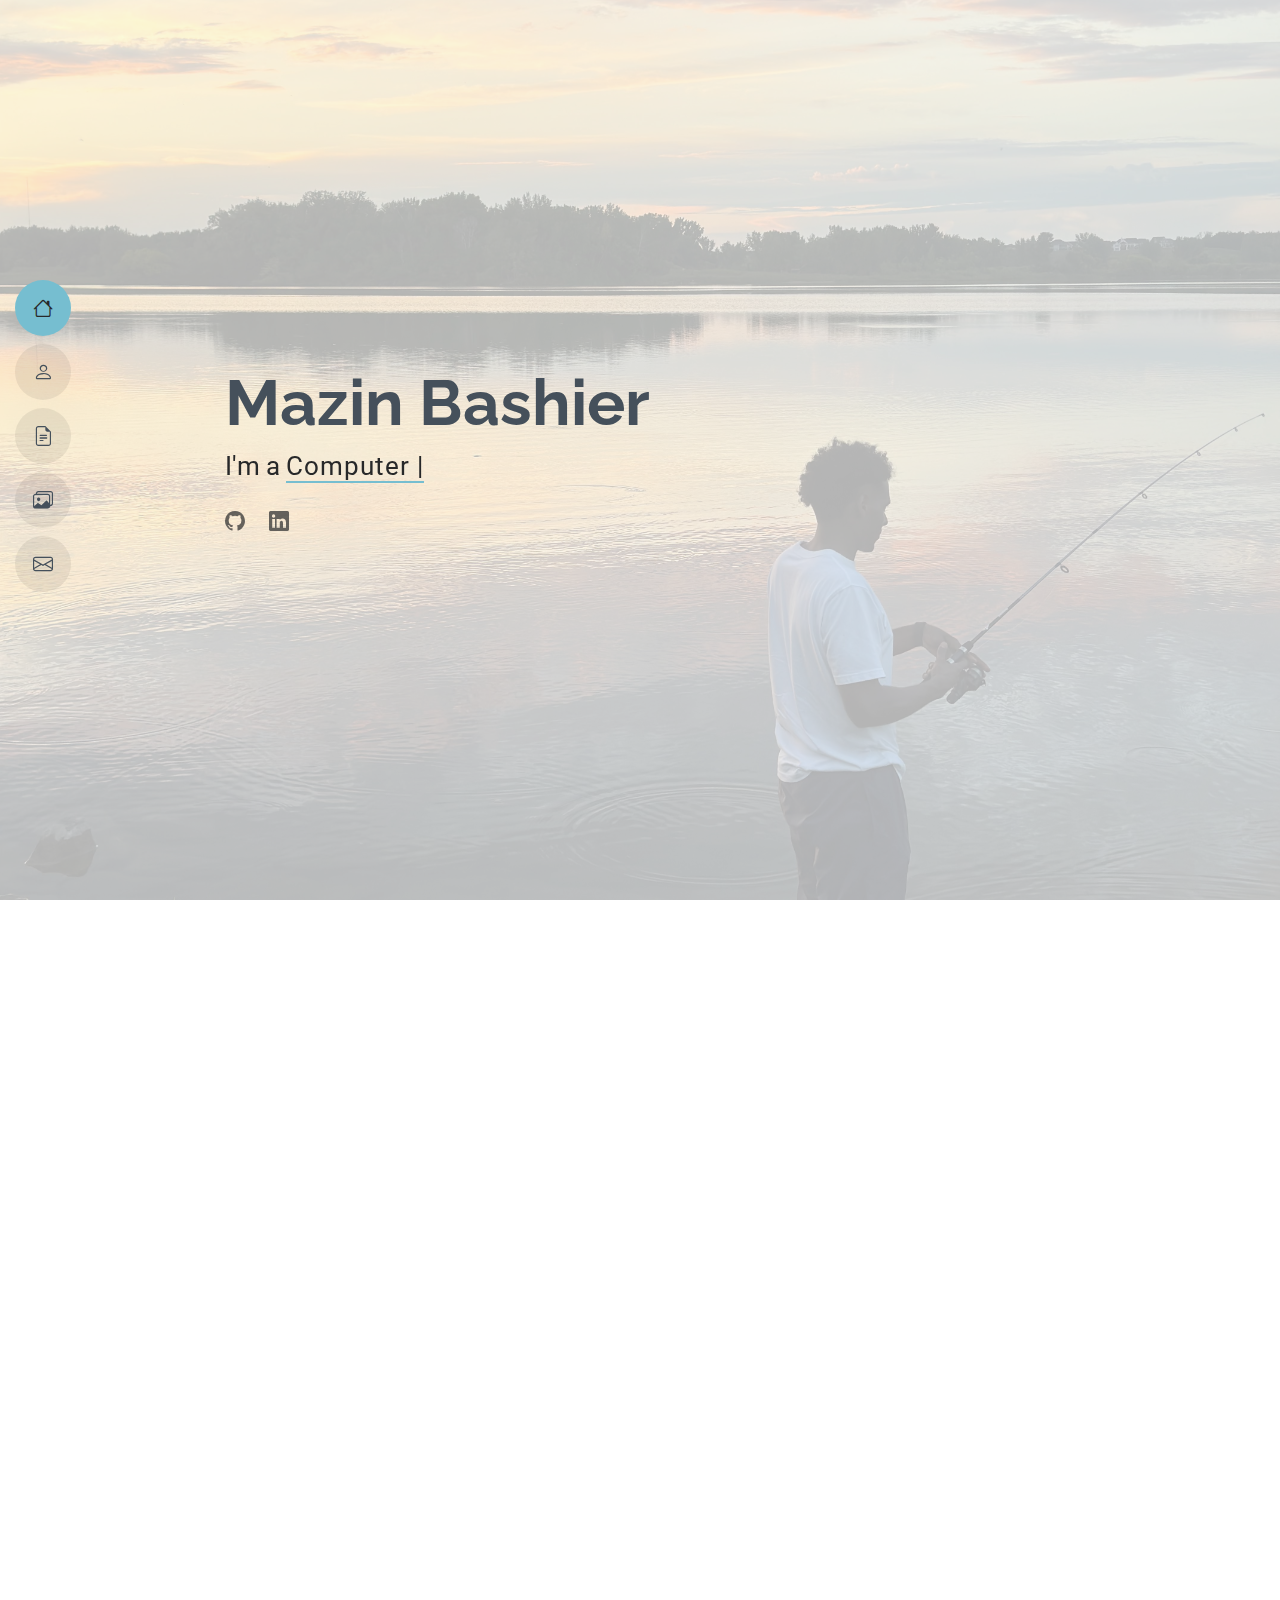
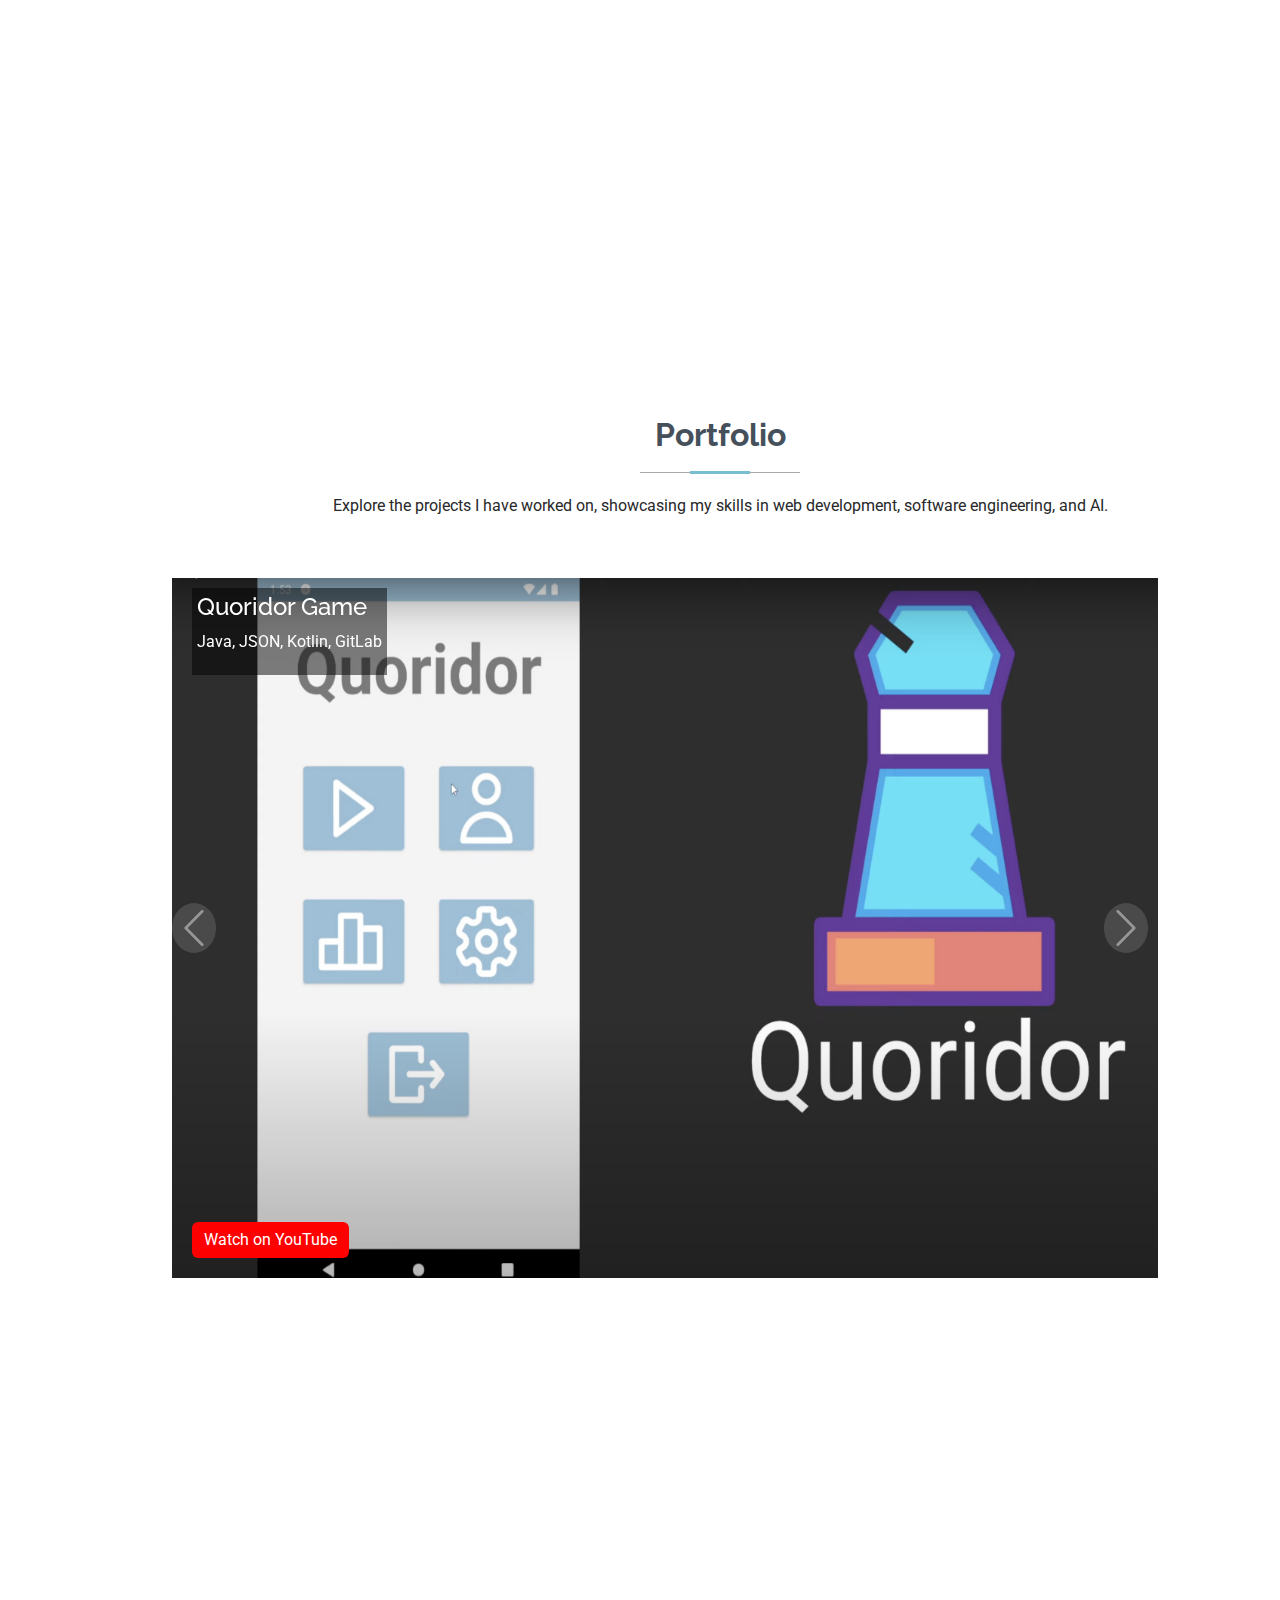
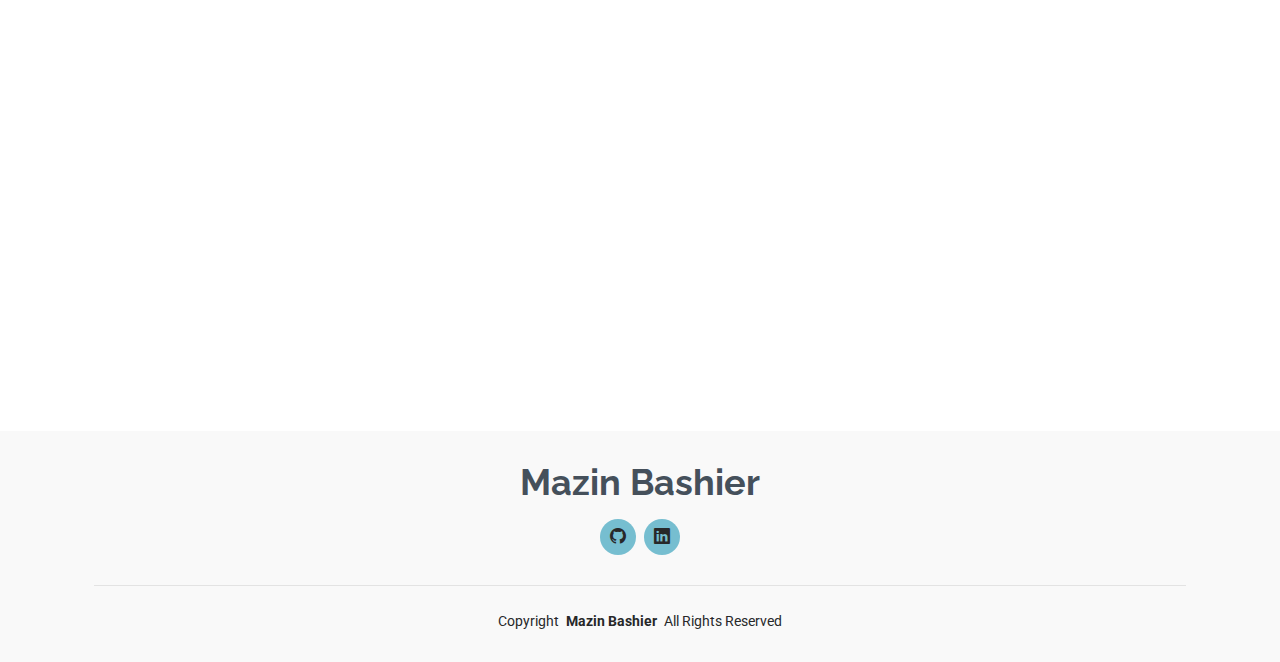
==== index.html @ 86f93325 "added all files" ====
<!DOCTYPE html>
<html lang="en">

<head>
  <meta charset="utf-8">
  <meta content="width=device-width, initial-scale=1.0" name="viewport">
  <title>Index - MyResume Bootstrap Template</title>
  <meta content="" name="description">
  <meta content="" name="keywords">

  <!-- Favicons -->
  <link href="assets/img/favicon.png" rel="icon">
  <link href="assets/img/apple-touch-icon.png" rel="apple-touch-icon">

  <!-- Fonts -->
  <link href="https://fonts.googleapis.com" rel="preconnect">
  <link href="https://fonts.gstatic.com" rel="preconnect" crossorigin>
  <link
    href="https://fonts.googleapis.com/css2?family=Roboto:ital,wght@0,100;0,300;0,400;0,500;0,700;0,900;1,100;1,300;1,400;1,500;1,700;1,900&family=Poppins:ital,wght@0,100;0,200;0,300;0,400;0,500;0,600;0,700;0,800;0,900;1,100;1,200;1,300;1,400;1,500;1,600;1,700;1,800;1,900&family=Raleway:ital,wght@0,100;0,200;0,300;0,400;0,500;0,600;0,700;0,800;0,900;1,100;1,200;1,300;1,400;1,500;1,600;1,700;1,800;1,900&display=swap"
    rel="stylesheet">

  <!-- Vendor CSS Files -->
  <link href="assets/vendor/bootstrap/css/bootstrap.min.css" rel="stylesheet">
  <link href="assets/vendor/bootstrap-icons/bootstrap-icons.css" rel="stylesheet">
  <link href="assets/vendor/aos/aos.css" rel="stylesheet">
  <link href="assets/vendor/glightbox/css/glightbox.min.css" rel="stylesheet">
  <link href="assets/vendor/swiper/swiper-bundle.min.css" rel="stylesheet">

  <!-- Main CSS File -->
  <link href="assets/css/main.css" rel="stylesheet">

  <!-- =======================================================
  * Template Name: MyResume
  * Template URL: https://bootstrapmade.com/free-html-bootstrap-template-my-resume/
  * Updated: Jun 29 2024 with Bootstrap v5.3.3
  * Author: BootstrapMade.com
  * License: https://bootstrapmade.com/license/
  ======================================================== -->
</head>

<body class="index-page">

  <header id="header" class="header d-flex flex-column justify-content-center">

    <i class="header-toggle d-xl-none bi bi-list"></i>

    <nav id="navmenu" class="navmenu">
      <ul>
        <li><a href="#hero" class="active"><i class="bi bi-house navicon"></i><span>Home</span></a></li>
        <li><a href="#about"><i class="bi bi-person navicon"></i><span>About</span></a></li>
        <li><a href="#resume"><i class="bi bi-file-earmark-text navicon"></i><span>Resume</span></a></li>
        <li><a href="#portfolio"><i class="bi bi-images navicon"></i><span>Portfolio</span></a></li>
       
        <li><a href="#contact"><i class="bi bi-envelope navicon"></i><span>Contact</span></a></li>
      </ul>
    </nav>

  </header>

  <main class="main">

    <!-- Hero Section -->
    <section id="hero" class="hero section light-background">

      <img src="assets/img/hero-bg.jpg" alt="">

      <div class="container" data-aos="zoom-out">
        <div class="row justify-content-center">
          <div class="col-lg-9">
            <h2>Mazin Bashier</h2>
            <p>I'm a <span class="typed" data-typed-items="Student, Frontend/Backend Developer, Web Developer">Computer
                Scientist</span><span class="typed-cursor typed-cursor--blink" aria-hidden="true"></span></p>
            <div class="social-links">
              <a href="https://github.com/mazinbashierrr"><i class="bi bi-github"></i></a>
              <a href="https://www.linkedin.com/in/mazinbashierrr/"><i class="bi bi-linkedin"></i></a>
            </div>
          </div>
        </div>
      </div>

    </section><!-- /Hero Section -->

    <!-- About Section -->
    <section id="about" class="about section">
    
      <!-- Section Title -->
      <div class="container section-title" data-aos="fade-up">
        <h2>About</h2>
        <p>I’m a passionate Computer Science student, minoring in Data Science, with a strong interest in programming and
          developing cutting-edge technology.</p>
      </div><!-- End Section Title -->
    
      <div class="container" data-aos="fade-up" data-aos-delay="100">
    
        <div class="row gy-4 justify-content-center">
          <div class="col-lg-8">
            <h2>Aspiring Web & AI Developer</h2>
            <p class="fst-italic py-3">
              I have experience in both frontend and backend development and am currently honing my skills in full-stack
              development, artificial intelligence, and web technologies. I am always eager to learn and apply my knowledge
              to real-world projects.
            </p>
            <div class="row">
              <div class="col-lg-6">
                <ul>
                  
                  <li><i class="bi bi-chevron-right"></i> <strong>Email:</strong> <span>mazin@iastate.edu</span>
                  </li>
                  <li><i class="bi bi-chevron-right"></i> <strong>Phone:</strong> <span>+1 515-715-7995</span></li>
                </ul>
              </div>
              <div class="col-lg-6">
                <ul>
                  <li><i class="bi bi-chevron-right"></i> <strong>Degree:</strong> <span>Computer Science (Minor in Data
                      Science)</span></li>
                  <li><i class="bi bi-chevron-right"></i> <strong>City:</strong> <span>Ames, Iowa, USA</span></li>
                  
                </ul>
              </div>
            </div>
            <p class="py-3">
              My goal is to continue expanding my expertise in full-stack development, AI, and web technologies, while
              contributing to innovative and impactful projects.
            </p>
          </div>
        </div>
    
      </div>
  

  <!-- Skills Section -->
  <section id="skills" class="skills section">
  
    <!-- Section Title -->
    <div class="container section-title" data-aos="fade-up">
      <h2>Skills</h2>
      <p>Technical expertise in various programming languages, frameworks, and tools for software development and data
        science.</p>
    </div><!-- End Section Title -->
  
    <div class="container" data-aos="fade-up" data-aos-delay="100">
  
      <div class="row skills-content skills-animation">
  
        <div class="col-lg-6">
  
          <div class="progress">
            <span class="skill"><span>Java</span> <i class="val">90%</i></span>
            <div class="progress-bar-wrap">
              <div class="progress-bar" role="progressbar" aria-valuenow="95" aria-valuemin="0" aria-valuemax="100"></div>
            </div>
          </div><!-- End Skills Item -->
  
          <div class="progress">
            <span class="skill"><span>Python</span> <i class="val">70%</i></span>
            <div class="progress-bar-wrap">
              <div class="progress-bar" role="progressbar" aria-valuenow="70" aria-valuemin="0" aria-valuemax="100"></div>
            </div>
          </div><!-- End Skills Item -->
  
          <div class="progress">
            <span class="skill"><span>C</span> <i class="val">15%</i></span>
            <div class="progress-bar-wrap">
              <div class="progress-bar" role="progressbar" aria-valuenow="15" aria-valuemin="0" aria-valuemax="100"></div>
            </div>
          </div><!-- End Skills Item -->
  
          <div class="progress">
            <span class="skill"><span>C++</span> <i class="val">15%</i></span>
            <div class="progress-bar-wrap">
              <div class="progress-bar" role="progressbar" aria-valuenow="15" aria-valuemin="0" aria-valuemax="100"></div>
            </div>
          </div><!-- End Skills Item -->
  
          <div class="progress">
            <span class="skill"><span>JavaScript</span> <i class="val">90%</i></span>
            <div class="progress-bar-wrap">
              <div class="progress-bar" role="progressbar" aria-valuenow="90" aria-valuemin="0" aria-valuemax="100"></div>
            </div>
          </div><!-- End Skills Item -->
  
        </div>
  
        <div class="col-lg-6">
  
          <div class="progress">
            <span class="skill"><span>HTML/CSS</span> <i class="val">100%</i></span>
            <div class="progress-bar-wrap">
              <div class="progress-bar" role="progressbar" aria-valuenow="100" aria-valuemin="0" aria-valuemax="100"></div>
            </div>
          </div><!-- End Skills Item -->
  
          <div class="progress">
            <span class="skill"><span>R</span> <i class="val">80%</i></span>
            <div class="progress-bar-wrap">
              <div class="progress-bar" role="progressbar" aria-valuenow="80" aria-valuemin="0" aria-valuemax="100"></div>
            </div>
          </div><!-- End Skills Item -->
  
          <div class="progress">
            <span class="skill"><span>React</span> <i class="val">95%</i></span>
            <div class="progress-bar-wrap">
              <div class="progress-bar" role="progressbar" aria-valuenow="95" aria-valuemin="0" aria-valuemax="100"></div>
            </div>
          </div><!-- End Skills Item -->
  
          <div class="progress">
            <span class="skill"><span>Node.js</span> <i class="val">90%</i></span>
            <div class="progress-bar-wrap">
              <div class="progress-bar" role="progressbar" aria-valuenow="90" aria-valuemin="0" aria-valuemax="100"></div>
            </div>
          </div><!-- End Skills Item -->
          <div class="progress">
            <span class="skill"><span>Git</span> <i class="val">90%</i></span>
            <div class="progress-bar-wrap">
              <div class="progress-bar" role="progressbar" aria-valuenow="90" aria-valuemin="0" aria-valuemax="100"></div>
            </div>
          </div><!-- End Skills Item -->
  
        </div>
  
      </div>
  
    </div>
  
  </section><!-- /Skills Section -->


  <!-- Resume Section -->
  <section id="resume" class="resume section">
  
    <!-- Section Title -->
    <div class="container section-title" data-aos="fade-up">
      <h2>Resume</h2>
      <p>Focused on programming, data science, and web development with hands-on experience in frontend/backend
        development and AI-powered solutions.</p>
    </div><!-- End Section Title -->
  
    <div class="container">
  
      <div class="row">
  
        <div class="col-lg-6" data-aos="fade-up" data-aos-delay="100">
          <h3 class="resume-title">Summary</h3>
  
          <div class="resume-item pb-0">
            <h4>Mazin Bashier</h4>
            <p><em>A dedicated Computer Science student with a minor in Data Science, passionate about programming and
                developing web and AI applications. Skilled in full stack, frontend, backend, and AI development with
                experience in building scalable software solutions.</em></p>
            <ul>
              <li>Ames, Iowa, USA</li>
              <li>+1 515 715 7995</li>
              <li>mazin@iastate.edu</li>
            </ul>
          </div><!-- End Resume Item -->
  
          <h3 class="resume-title">Education</h3>
          <div class="resume-item">
            <h4>Bachelor of Arts in Computer Science, Minor in Data Science</h4>
            <h5>Aug 2020 - May 2025</h5>
            <p><em>Iowa State University, Ames, IA</em></p>
          </div><!-- End Resume Item -->
  
        </div>
  
        <div class="col-lg-6" data-aos="fade-up" data-aos-delay="200">
          <h3 class="resume-title">Professional Experience</h3>
          <div class="resume-item">
            <h4>Web Developer</h4>
            <h5>May 2023 - Aug 2023</h5>
            <p><em>BMJ Industries FZ-LLC, Dubai, United Arab Emirates</em></p>
            <ul>
              <li>Collaborated with a mentor to design and develop the frontend of a property website.</li>
              <li>Adapted to new technologies, ensuring successful project completion.</li>
              <li>Enhanced website usability with intuitive UI/UX, improving user engagement and property listing
                visibility.</li>
            </ul>
          </div><!-- End Resume Item -->
  
          <h3 class="resume-title">Projects</h3>
          <div class="resume-item">
            <h4>Quoridor Game | Java, JSON, Kotlin, GitLab</h4>
            <h5>May 2023</h5>
            <ul>
              <li>Developed the frontend of a mobile puzzle game in a four-member team, enhancing user interaction and
                visual appeal.</li>
              <li>Led the team in evaluations, securing 3rd place in functionality, design, and collaboration.</li>
            </ul>
          </div><!-- End Resume Item -->
  
          <div class="resume-item">
            <h4>AI Pantry Tracker | Next.js, React, Firebase, GCP, Vercel, OpenAI, CI/CD</h4>
            <h5>Aug 2024</h5>
            <ul>
              <li>Developed a pantry management app optimizing user interaction and inventory tracking using AI-driven
                insights.</li>
              <li>Implemented CI/CD for automated deployment and testing.</li>
            </ul>
          </div><!-- End Resume Item -->
  
          <div class="resume-item">
            <h4>AI Customer Support | Next.js, React, OpenAI</h4>
            <h5>Aug 2024</h5>
            <ul>
              <li>Developed an AI-powered chatbot to improve customer support by providing instant, accurate responses.
              </li>
            </ul>
          </div><!-- End Resume Item -->
  
          <div class="resume-item">
            <h4>2022 World Cup Prediction | Python, Pandas</h4>
            <h5>April 2022</h5>
            <ul>
              <li>Used machine learning algorithms to accurately predict France’s advancement to the finals.</li>
              <li>Applied advanced data science techniques to analyze teams’ historical performance metrics.</li>
            </ul>
          </div><!-- End Resume Item -->
  
        </div>
  
      </div>
  
    </div>
  
  </section><!-- /Resume Section -->


<!-- Portfolio Section -->
<section id="portfolio" class="portfolio section">

  <!-- Section Title -->
  <div class="container section-title">
    <h2>Portfolio</h2>
    <p>Explore the projects I have worked on, showcasing my skills in web development, software engineering, and AI.</p>
  </div><!-- End Section Title -->

  <div class="container">

    <!-- Carousel -->
    <div id="portfolioCarousel" class="carousel slide" data-bs-ride="carousel">

      <!-- Carousel Inner -->
      <div class="carousel-inner">

        <!-- Quoridor Game -->
        <div class="carousel-item active">
          <div class="portfolio-item" style="position: relative; height: 700px; width: 90%;">
            <div class="portfolio-title"
              style="position: absolute; top: 10px; left: 20px; z-index: 10; background-color: rgba(0, 0, 0, 0.5); color: #fff; padding: 5px;">
              <h4 style="color: white;">Quoridor Game</h4>
              <p>Java, JSON, Kotlin, GitLab</p>
            </div>
            <img src="assets/img/portfolio/quoridor-game.jpg" class="d-block w-100" style="height: 100%;"
              alt="Quoridor Game">
              <div class="portfolio-caption" style="position: absolute; bottom: 20px; left: 20px; z-index: 10;">
                <a href="https://www.youtube.com/watch?v=6bibwYKtI9g" target="_blank" class="btn btn-primary"
                  style="background-color: #ff0000; border: none;">Watch on YouTube</a>
              </div>
          </div>
        </div><!-- End Carousel Item -->

        <!-- AI Pantry Tracker -->
        <div class="carousel-item">
          <div class="portfolio-item" style="position: relative; height: 700px; width: 90%;">
            <div class="portfolio-title"
              style="position: absolute; top: 10px; left: 20px; z-index: 10; background-color: rgba(0, 0, 0, 0.5); color: #fff; padding: 5px;">
              <h4 style="color: white;">AI Pantry Tracker</h4>
              <p>Next.js, React, Firebase, GCP, Vercel, OpenAI, CI/CD</p>
            </div>
            <img src="assets/img/portfolio/ai-pantry.jpg" class="d-block w-100" style="height: 100%;"
              alt="AI Pantry Tracker">
          </div>
        </div><!-- End Carousel Item -->

        <!-- AI Chat Support -->
        <div class="carousel-item">
          <div class="portfolio-item" style="position: relative; height: 700px; width: 90%;">
            <div class="portfolio-title"
              style="position: absolute; top: 10px; left: 20px; z-index: 10; background-color: rgba(0, 0, 0, 0.5); color: #fff; padding: 5px;">
              <h4 style="color: white;">AI Customer Support</h4>
              <p>Next.js, React, OpenAI</p>
            </div>
            <img src="assets/img/portfolio/ai-chat.jpg" class="d-block w-100" style="height: 100%;"
              alt="AI Customer Support">
          </div>
        </div><!-- End Carousel Item -->

        <!-- Business Reviewer (No Image) -->
        <div class="carousel-item">
          <div class="portfolio-item" style="position: relative; height: 700px; width: 90%; background-color: #f8f9fa;">
            <div class="portfolio-title"
              style="position: absolute; top: 10px; left: 20px; z-index: 10; background-color: rgba(0, 0, 0, 0.5); color: #fff; padding: 5px;">
              <h4 style="color: white;">Business Reviewer</h4>
              <p>React, HTML, CSS, JavaScript, MongoDB</p>
            </div>
            <div class="d-flex align-items-center justify-content-center" style="height: 100%;">
              <p>No Image Available</p>
            </div>
          </div>
        </div><!-- End Carousel Item -->

        <!-- Profit Utilization (No Image) -->
        <div class="carousel-item">
          <div class="portfolio-item" style="position: relative; height: 700px; width: 90%; background-color: #f8f9fa;">
            <div class="portfolio-title"
              style="position: absolute; top: 10px; left: 20px; z-index: 10; background-color: rgba(0, 0, 0, 0.5); color: #fff; padding: 5px;">
              <h4 style="color: white;">Profit Utilization for Internet Service</h4>
              <p>Java, JUnit</p>
            </div>
            <div class="d-flex align-items-center justify-content-center" style="height: 100%;">
              <p>No Image Available</p>
            </div>
          </div>
        </div><!-- End Carousel Item -->

        <!-- 2022 World Cup Prediction (No Image) -->
        <div class="carousel-item">
          <div class="portfolio-item"
            style="position: relative; height: 700px; width: 90%; background-color: white;">
            <div class="portfolio-title"
              style="position: absolute; top: 10px; left: 20px; z-index: 10; background-color: rgba(0, 0, 0, 0.5); color: #fff; padding: 5px;">
              <h4 style="color: white;">2022 World Cup Prediction</h4>
              <p>Python, Pandas</p>
            </div>
            <div class="d-flex align-items-center justify-content-center" style="height: 100%;">
              <p>No Image Available</p>
            </div>
          </div>
        </div><!-- End Carousel Item -->

      </div><!-- End Carousel Inner -->

      <!-- Carousel Controls -->
  <button class="carousel-control-prev" type="button" data-bs-target="#portfolioCarousel" data-bs-slide="prev"
    style="color: gray; font-size: 30px;">
    <span class="carousel-control-prev-icon" aria-hidden="true"
      style="width: 50px; height: 50px; background-color: rgba(128, 128, 128, 0.7); border-radius: 50%; margin-right: 120px;"></span>
    <span class="visually-hidden">Previous</span>
  </button>
  <button class="carousel-control-next" type="button" data-bs-target="#portfolioCarousel" data-bs-slide="next"
    style="color: gray; font-size: 30px;">
    <span class="carousel-control-next-icon" aria-hidden="true"
      style="width: 50px; height: 50px; background-color: rgba(128, 128, 128, 0.7); border-radius: 50%;margin-right: 120px;"></span>
    <span class="visually-hidden">Next</span>
  </button>
    </div><!-- End Carousel -->

  </div>

</section><!-- /Portfolio Section -->




  <!-- Contact Section -->
  <section id="contact" class="contact section">
  
    <!-- Section Title -->
    <div class="container section-title" data-aos="fade-up">
      <h2>Contact</h2>
      <p>Feel free to reach out to me for any inquiries or collaboration opportunities.</p>
    </div><!-- End Section Title -->
  
    <div class="container" data-aos="fade" data-aos-delay="100">
  
      <div class="row gy-4">
  
        <div class="col-lg-4">
          <div class="info-item d-flex" data-aos="fade-up" data-aos-delay="200">
            <i class="bi bi-geo-alt flex-shrink-0"></i>
            <div>
              <h3>Address</h3>
              <p>2320 Lincoln Way, Ames, Iowa 50014</p>
            </div>
          </div><!-- End Info Item -->
  
          <div class="info-item d-flex" data-aos="fade-up" data-aos-delay="300">
            <i class="bi bi-telephone flex-shrink-0"></i>
            <div>
              <h3>Call Me</h3>
              <p>+1 515-715-7995</p>
            </div>
          </div><!-- End Info Item -->
  
          <div class="info-item d-flex" data-aos="fade-up" data-aos-delay="400">
            <i class="bi bi-envelope flex-shrink-0"></i>
            <div>
              <h3>Email Me</h3>
              <p>mazin@iastate.edu</p>
            </div>
          </div><!-- End Info Item -->
  
        </div>
  
        <div class="col-lg-8">
          <form action="forms/contact.php" method="post" class="php-email-form" data-aos="fade-up" data-aos-delay="200">
            <div class="row gy-4">
  
              <div class="col-md-6">
                <input type="text" name="name" class="form-control" placeholder="Your Name" required="">
              </div>
  
              <div class="col-md-6 ">
                <input type="email" class="form-control" name="email" placeholder="Your Email" required="">
              </div>
  
              <div class="col-md-12">
                <input type="text" class="form-control" name="subject" placeholder="Subject" required="">
              </div>
  
              <div class="col-md-12">
                <textarea class="form-control" name="message" rows="6" placeholder="Message" required=""></textarea>
              </div>
  
              <div class="col-md-12 text-center">
                <div class="loading">Loading</div>
                <div class="error-message"></div>
                <div class="sent-message">Your message has been sent. Thank you!</div>
  
                <button type="submit">Send Message</button>
              </div>
  
            </div>
          </form>
        </div><!-- End Contact Form -->
  
      </div>
  
    </div>
  
  </section><!-- /Contact Section -->


  </main>

  <footer id="footer" class="footer position-relative light-background">
    <div class="container">
      <h3 class="sitename">Mazin Bashier</h3>
      <div class="social-links d-flex justify-content-center">
      <a href="https://github.com/mazinbashierrr"><i class="bi bi-github"></i></a>
      <a href="https://www.linkedin.com/in/mazinbashierrr/"><i class="bi bi-linkedin"></i></a>
      </div>
      <div class="container">
        <div class="copyright">
          <span>Copyright</span> <strong class="px-1 sitename">Mazin Bashier</strong> <span>All Rights Reserved</span>
        </div>
      </div>
    </div>
  </footer>

  <!-- Scroll Top -->
  <a href="#" id="scroll-top" class="scroll-top d-flex align-items-center justify-content-center"><i
      class="bi bi-arrow-up-short"></i></a>

  <!-- Preloader -->
  <div id="preloader"></div>

  <!-- Vendor JS Files -->
  <script src="assets/vendor/bootstrap/js/bootstrap.bundle.min.js"></script>
  <script src="assets/vendor/php-email-form/validate.js"></script>
  <script src="assets/vendor/aos/aos.js"></script>
  <script src="assets/vendor/typed.js/typed.umd.js"></script>
  <script src="assets/vendor/purecounter/purecounter_vanilla.js"></script>
  <script src="assets/vendor/waypoints/noframework.waypoints.js"></script>
  <script src="assets/vendor/glightbox/js/glightbox.min.js"></script>
  <script src="assets/vendor/imagesloaded/imagesloaded.pkgd.min.js"></script>
  <script src="assets/vendor/isotope-layout/isotope.pkgd.min.js"></script>
  <script src="assets/vendor/swiper/swiper-bundle.min.js"></script>

  <!-- Main JS File -->
  <script src="assets/js/main.js"></script>

</body>

</html>
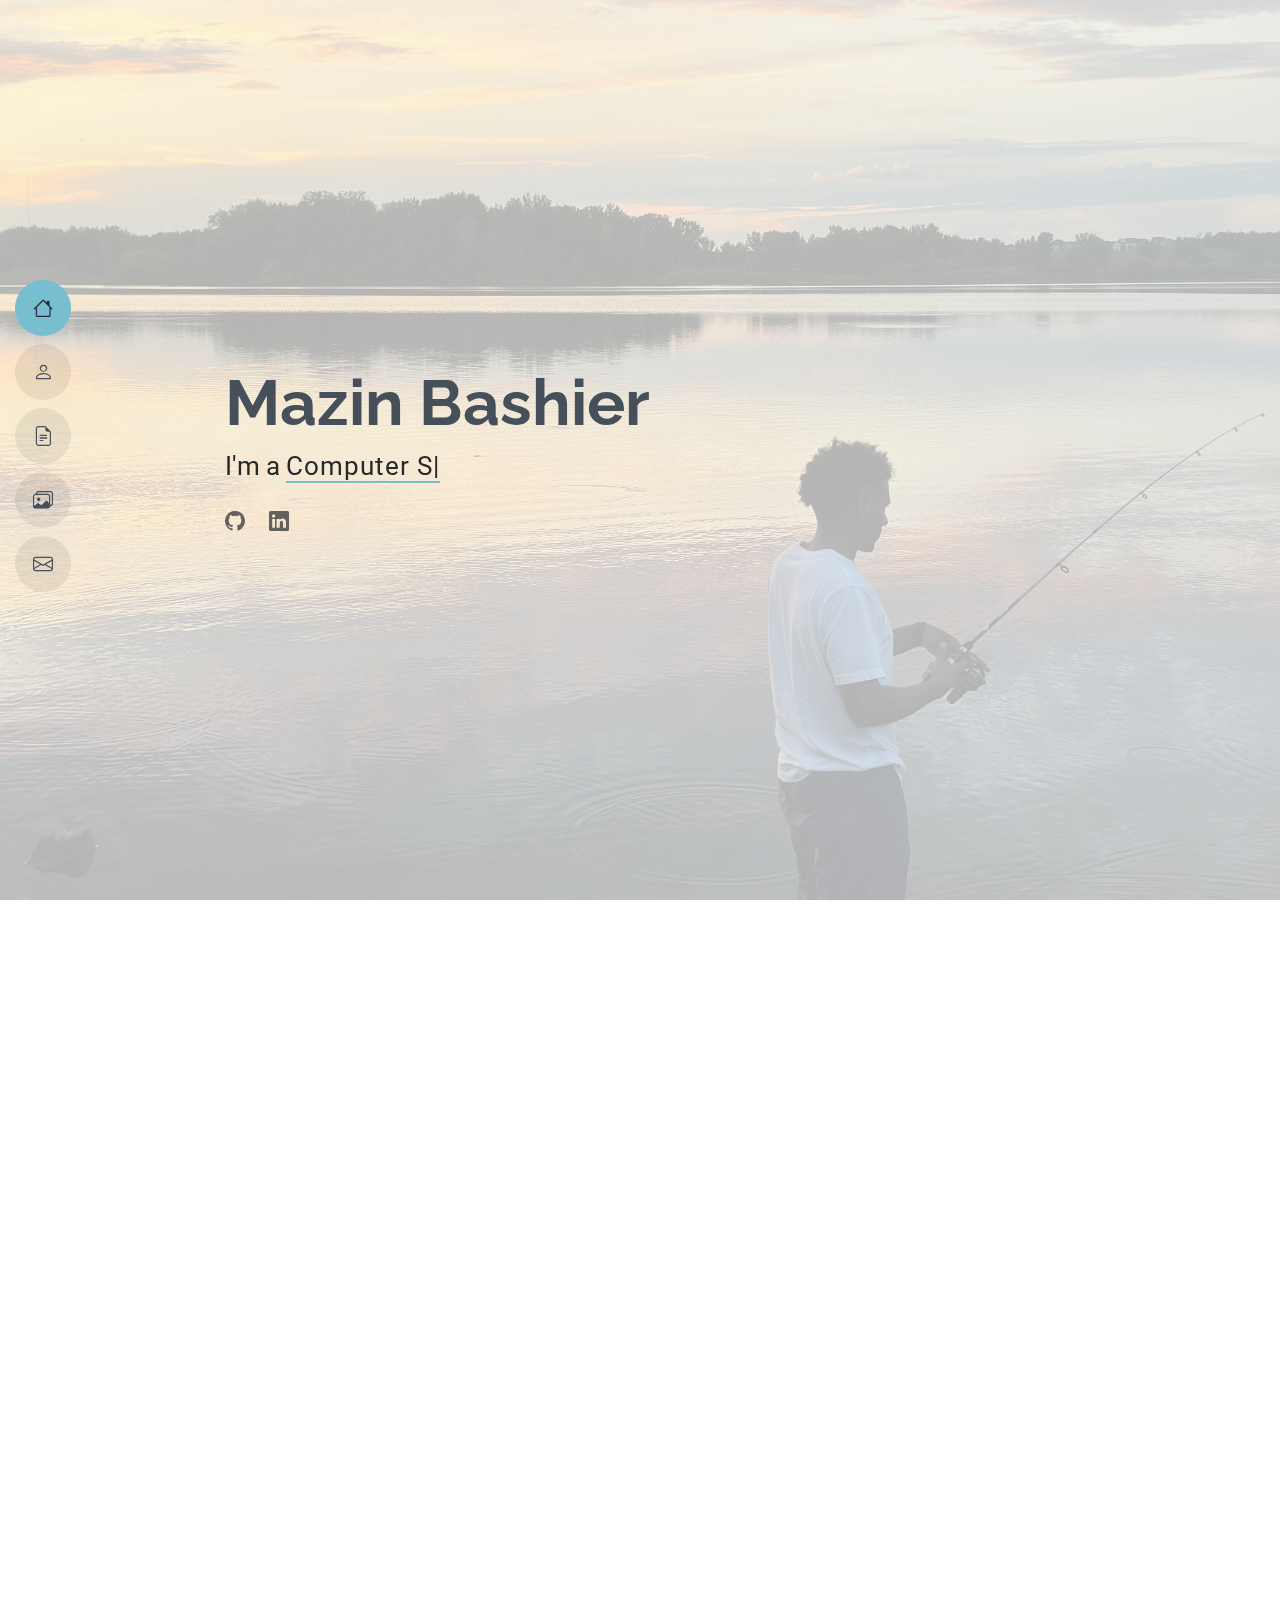
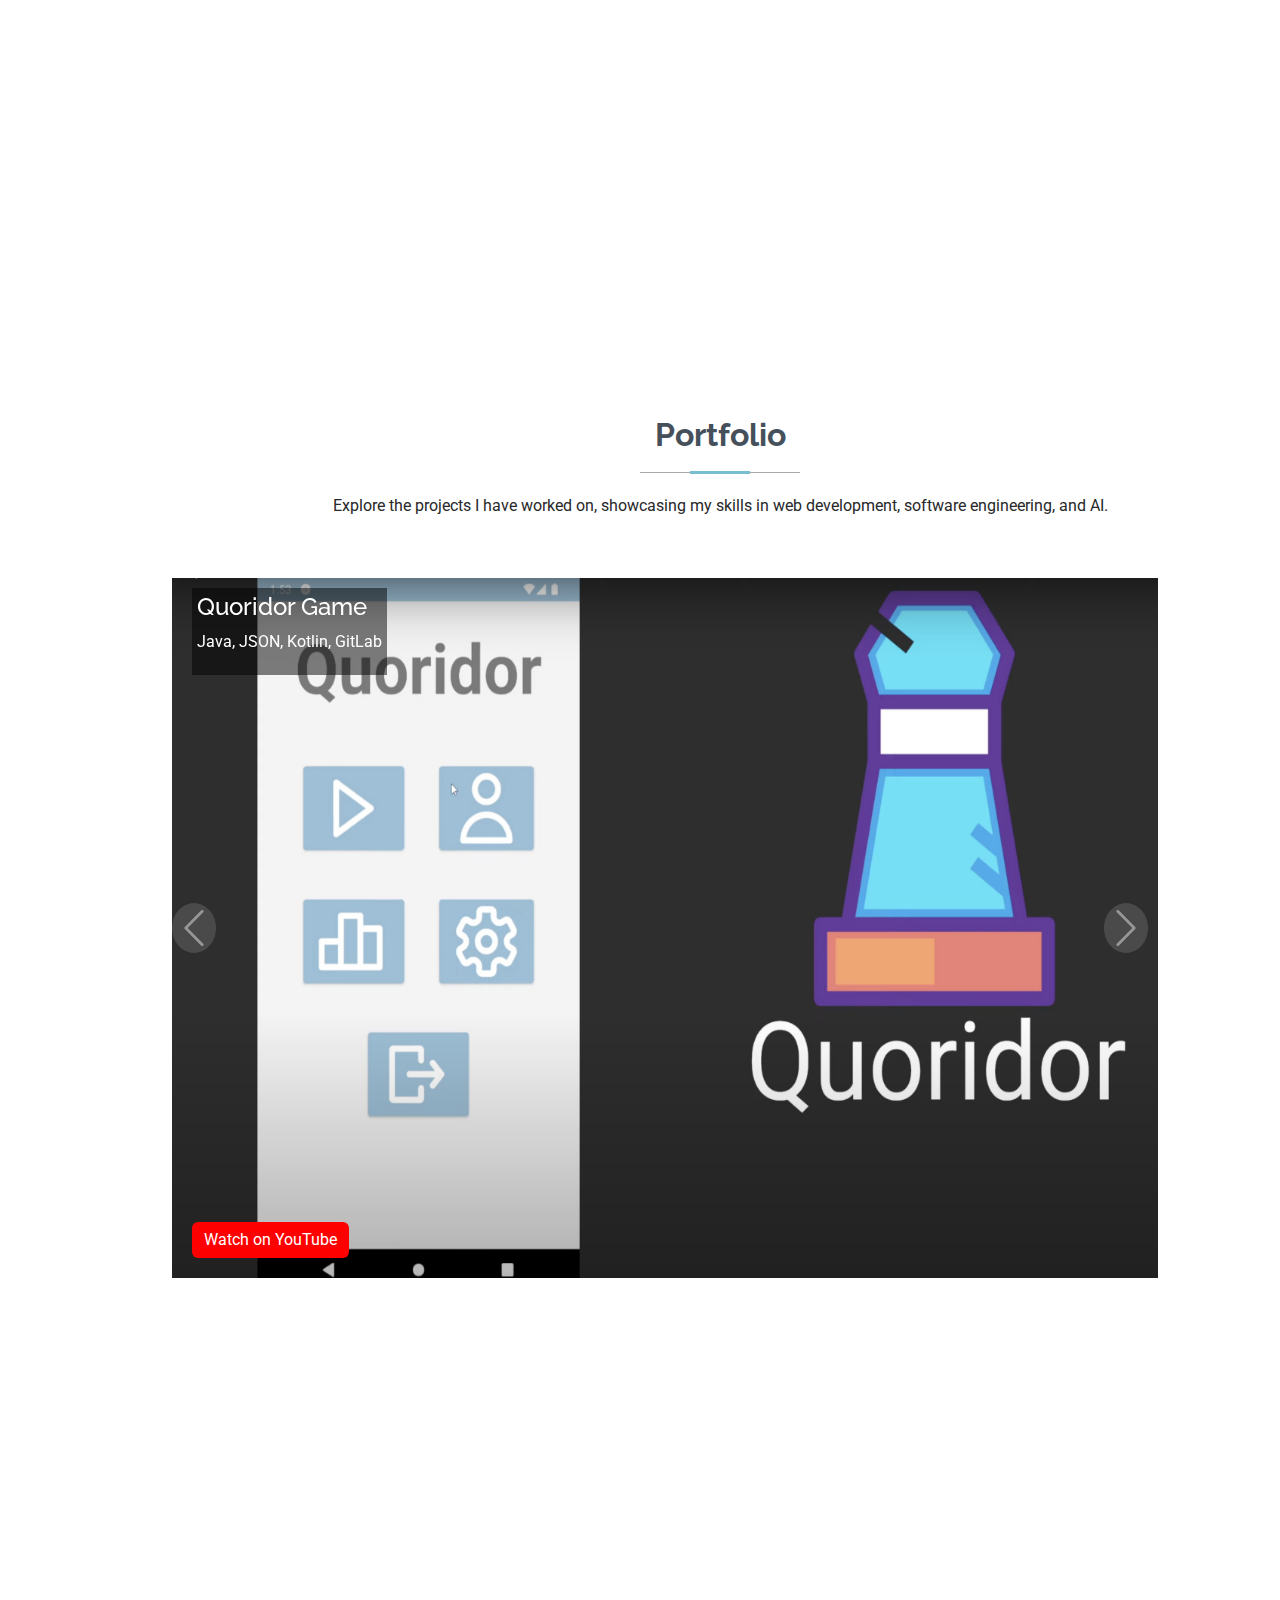
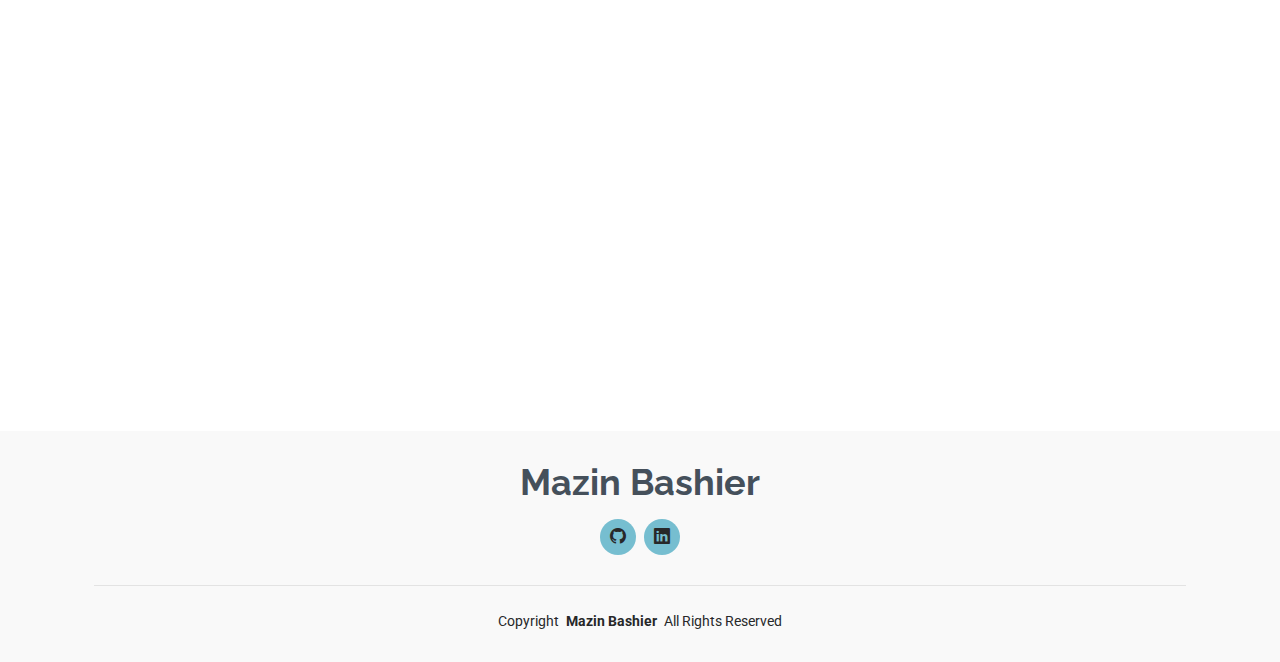
==== commit fc2decb6: "new" ====
--- a/index.html
+++ b/index.html
@@ -4,13 +4,11 @@
 <head>
   <meta charset="utf-8">
   <meta content="width=device-width, initial-scale=1.0" name="viewport">
-  <title>Index - MyResume Bootstrap Template</title>
+  <title>Index - MyResume</title>
   <meta content="" name="description">
   <meta content="" name="keywords">
 
-  <!-- Favicons -->
-  <link href="assets/img/favicon.png" rel="icon">
-  <link href="assets/img/apple-touch-icon.png" rel="apple-touch-icon">
+
 
   <!-- Fonts -->
   <link href="https://fonts.googleapis.com" rel="preconnect">
@@ -29,13 +27,7 @@
   <!-- Main CSS File -->
   <link href="assets/css/main.css" rel="stylesheet">
 
-  <!-- =======================================================
-  * Template Name: MyResume
-  * Template URL: https://bootstrapmade.com/free-html-bootstrap-template-my-resume/
-  * Updated: Jun 29 2024 with Bootstrap v5.3.3
-  * Author: BootstrapMade.com
-  * License: https://bootstrapmade.com/license/
-  ======================================================== -->
+
 </head>
 
 <body class="index-page">
@@ -50,7 +42,7 @@
         <li><a href="#about"><i class="bi bi-person navicon"></i><span>About</span></a></li>
         <li><a href="#resume"><i class="bi bi-file-earmark-text navicon"></i><span>Resume</span></a></li>
         <li><a href="#portfolio"><i class="bi bi-images navicon"></i><span>Portfolio</span></a></li>
-       
+
         <li><a href="#contact"><i class="bi bi-envelope navicon"></i><span>Contact</span></a></li>
       </ul>
     </nav>
@@ -82,28 +74,30 @@
 
     <!-- About Section -->
     <section id="about" class="about section">
-    
+
       <!-- Section Title -->
       <div class="container section-title" data-aos="fade-up">
         <h2>About</h2>
-        <p>I’m a passionate Computer Science student, minoring in Data Science, with a strong interest in programming and
+        <p>I’m a passionate Computer Science student, minoring in Data Science, with a strong interest in programming
+          and
           developing cutting-edge technology.</p>
       </div><!-- End Section Title -->
-    
+
       <div class="container" data-aos="fade-up" data-aos-delay="100">
-    
+
         <div class="row gy-4 justify-content-center">
           <div class="col-lg-8">
             <h2>Aspiring Web & AI Developer</h2>
             <p class="fst-italic py-3">
               I have experience in both frontend and backend development and am currently honing my skills in full-stack
-              development, artificial intelligence, and web technologies. I am always eager to learn and apply my knowledge
+              development, artificial intelligence, and web technologies. I am always eager to learn and apply my
+              knowledge
               to real-world projects.
             </p>
             <div class="row">
               <div class="col-lg-6">
                 <ul>
-                  
+
                   <li><i class="bi bi-chevron-right"></i> <strong>Email:</strong> <span>mazin@iastate.edu</span>
                   </li>
                   <li><i class="bi bi-chevron-right"></i> <strong>Phone:</strong> <span>+1 515-715-7995</span></li>
@@ -114,7 +108,7 @@
                   <li><i class="bi bi-chevron-right"></i> <strong>Degree:</strong> <span>Computer Science (Minor in Data
                       Science)</span></li>
                   <li><i class="bi bi-chevron-right"></i> <strong>City:</strong> <span>Ames, Iowa, USA</span></li>
-                  
+
                 </ul>
               </div>
             </div>
@@ -124,412 +118,432 @@
             </p>
           </div>
         </div>
-    
+
       </div>
-  
-
-  <!-- Skills Section -->
-  <section id="skills" class="skills section">
-  
-    <!-- Section Title -->
-    <div class="container section-title" data-aos="fade-up">
-      <h2>Skills</h2>
-      <p>Technical expertise in various programming languages, frameworks, and tools for software development and data
-        science.</p>
-    </div><!-- End Section Title -->
-  
-    <div class="container" data-aos="fade-up" data-aos-delay="100">
-  
-      <div class="row skills-content skills-animation">
-  
-        <div class="col-lg-6">
-  
-          <div class="progress">
-            <span class="skill"><span>Java</span> <i class="val">90%</i></span>
-            <div class="progress-bar-wrap">
-              <div class="progress-bar" role="progressbar" aria-valuenow="95" aria-valuemin="0" aria-valuemax="100"></div>
-            </div>
-          </div><!-- End Skills Item -->
-  
-          <div class="progress">
-            <span class="skill"><span>Python</span> <i class="val">70%</i></span>
-            <div class="progress-bar-wrap">
-              <div class="progress-bar" role="progressbar" aria-valuenow="70" aria-valuemin="0" aria-valuemax="100"></div>
-            </div>
-          </div><!-- End Skills Item -->
-  
-          <div class="progress">
-            <span class="skill"><span>C</span> <i class="val">15%</i></span>
-            <div class="progress-bar-wrap">
-              <div class="progress-bar" role="progressbar" aria-valuenow="15" aria-valuemin="0" aria-valuemax="100"></div>
-            </div>
-          </div><!-- End Skills Item -->
-  
-          <div class="progress">
-            <span class="skill"><span>C++</span> <i class="val">15%</i></span>
-            <div class="progress-bar-wrap">
-              <div class="progress-bar" role="progressbar" aria-valuenow="15" aria-valuemin="0" aria-valuemax="100"></div>
-            </div>
-          </div><!-- End Skills Item -->
-  
-          <div class="progress">
-            <span class="skill"><span>JavaScript</span> <i class="val">90%</i></span>
-            <div class="progress-bar-wrap">
-              <div class="progress-bar" role="progressbar" aria-valuenow="90" aria-valuemin="0" aria-valuemax="100"></div>
-            </div>
-          </div><!-- End Skills Item -->
-  
-        </div>
-  
-        <div class="col-lg-6">
-  
-          <div class="progress">
-            <span class="skill"><span>HTML/CSS</span> <i class="val">100%</i></span>
-            <div class="progress-bar-wrap">
-              <div class="progress-bar" role="progressbar" aria-valuenow="100" aria-valuemin="0" aria-valuemax="100"></div>
-            </div>
-          </div><!-- End Skills Item -->
-  
-          <div class="progress">
-            <span class="skill"><span>R</span> <i class="val">80%</i></span>
-            <div class="progress-bar-wrap">
-              <div class="progress-bar" role="progressbar" aria-valuenow="80" aria-valuemin="0" aria-valuemax="100"></div>
-            </div>
-          </div><!-- End Skills Item -->
-  
-          <div class="progress">
-            <span class="skill"><span>React</span> <i class="val">95%</i></span>
-            <div class="progress-bar-wrap">
-              <div class="progress-bar" role="progressbar" aria-valuenow="95" aria-valuemin="0" aria-valuemax="100"></div>
-            </div>
-          </div><!-- End Skills Item -->
-  
-          <div class="progress">
-            <span class="skill"><span>Node.js</span> <i class="val">90%</i></span>
-            <div class="progress-bar-wrap">
-              <div class="progress-bar" role="progressbar" aria-valuenow="90" aria-valuemin="0" aria-valuemax="100"></div>
-            </div>
-          </div><!-- End Skills Item -->
-          <div class="progress">
-            <span class="skill"><span>Git</span> <i class="val">90%</i></span>
-            <div class="progress-bar-wrap">
-              <div class="progress-bar" role="progressbar" aria-valuenow="90" aria-valuemin="0" aria-valuemax="100"></div>
-            </div>
-          </div><!-- End Skills Item -->
-  
-        </div>
-  
-      </div>
-  
-    </div>
-  
-  </section><!-- /Skills Section -->
-
-
-  <!-- Resume Section -->
-  <section id="resume" class="resume section">
-  
-    <!-- Section Title -->
-    <div class="container section-title" data-aos="fade-up">
-      <h2>Resume</h2>
-      <p>Focused on programming, data science, and web development with hands-on experience in frontend/backend
-        development and AI-powered solutions.</p>
-    </div><!-- End Section Title -->
-  
-    <div class="container">
-  
-      <div class="row">
-  
-        <div class="col-lg-6" data-aos="fade-up" data-aos-delay="100">
-          <h3 class="resume-title">Summary</h3>
-  
-          <div class="resume-item pb-0">
-            <h4>Mazin Bashier</h4>
-            <p><em>A dedicated Computer Science student with a minor in Data Science, passionate about programming and
-                developing web and AI applications. Skilled in full stack, frontend, backend, and AI development with
-                experience in building scalable software solutions.</em></p>
-            <ul>
-              <li>Ames, Iowa, USA</li>
-              <li>+1 515 715 7995</li>
-              <li>mazin@iastate.edu</li>
-            </ul>
-          </div><!-- End Resume Item -->
-  
-          <h3 class="resume-title">Education</h3>
-          <div class="resume-item">
-            <h4>Bachelor of Arts in Computer Science, Minor in Data Science</h4>
-            <h5>Aug 2020 - May 2025</h5>
-            <p><em>Iowa State University, Ames, IA</em></p>
-          </div><!-- End Resume Item -->
-  
-        </div>
-  
-        <div class="col-lg-6" data-aos="fade-up" data-aos-delay="200">
-          <h3 class="resume-title">Professional Experience</h3>
-          <div class="resume-item">
-            <h4>Web Developer</h4>
-            <h5>May 2023 - Aug 2023</h5>
-            <p><em>BMJ Industries FZ-LLC, Dubai, United Arab Emirates</em></p>
-            <ul>
-              <li>Collaborated with a mentor to design and develop the frontend of a property website.</li>
-              <li>Adapted to new technologies, ensuring successful project completion.</li>
-              <li>Enhanced website usability with intuitive UI/UX, improving user engagement and property listing
-                visibility.</li>
-            </ul>
-          </div><!-- End Resume Item -->
-  
-          <h3 class="resume-title">Projects</h3>
-          <div class="resume-item">
-            <h4>Quoridor Game | Java, JSON, Kotlin, GitLab</h4>
-            <h5>May 2023</h5>
-            <ul>
-              <li>Developed the frontend of a mobile puzzle game in a four-member team, enhancing user interaction and
-                visual appeal.</li>
-              <li>Led the team in evaluations, securing 3rd place in functionality, design, and collaboration.</li>
-            </ul>
-          </div><!-- End Resume Item -->
-  
-          <div class="resume-item">
-            <h4>AI Pantry Tracker | Next.js, React, Firebase, GCP, Vercel, OpenAI, CI/CD</h4>
-            <h5>Aug 2024</h5>
-            <ul>
-              <li>Developed a pantry management app optimizing user interaction and inventory tracking using AI-driven
-                insights.</li>
-              <li>Implemented CI/CD for automated deployment and testing.</li>
-            </ul>
-          </div><!-- End Resume Item -->
-  
-          <div class="resume-item">
-            <h4>AI Customer Support | Next.js, React, OpenAI</h4>
-            <h5>Aug 2024</h5>
-            <ul>
-              <li>Developed an AI-powered chatbot to improve customer support by providing instant, accurate responses.
-              </li>
-            </ul>
-          </div><!-- End Resume Item -->
-  
-          <div class="resume-item">
-            <h4>2022 World Cup Prediction | Python, Pandas</h4>
-            <h5>April 2022</h5>
-            <ul>
-              <li>Used machine learning algorithms to accurately predict France’s advancement to the finals.</li>
-              <li>Applied advanced data science techniques to analyze teams’ historical performance metrics.</li>
-            </ul>
-          </div><!-- End Resume Item -->
-  
-        </div>
-  
-      </div>
-  
-    </div>
-  
-  </section><!-- /Resume Section -->
-
-
-<!-- Portfolio Section -->
-<section id="portfolio" class="portfolio section">
-
-  <!-- Section Title -->
-  <div class="container section-title">
-    <h2>Portfolio</h2>
-    <p>Explore the projects I have worked on, showcasing my skills in web development, software engineering, and AI.</p>
-  </div><!-- End Section Title -->
-
-  <div class="container">
-
-    <!-- Carousel -->
-    <div id="portfolioCarousel" class="carousel slide" data-bs-ride="carousel">
-
-      <!-- Carousel Inner -->
-      <div class="carousel-inner">
-
-        <!-- Quoridor Game -->
-        <div class="carousel-item active">
-          <div class="portfolio-item" style="position: relative; height: 700px; width: 90%;">
-            <div class="portfolio-title"
-              style="position: absolute; top: 10px; left: 20px; z-index: 10; background-color: rgba(0, 0, 0, 0.5); color: #fff; padding: 5px;">
-              <h4 style="color: white;">Quoridor Game</h4>
-              <p>Java, JSON, Kotlin, GitLab</p>
-            </div>
-            <img src="assets/img/portfolio/quoridor-game.jpg" class="d-block w-100" style="height: 100%;"
-              alt="Quoridor Game">
-              <div class="portfolio-caption" style="position: absolute; bottom: 20px; left: 20px; z-index: 10;">
-                <a href="https://www.youtube.com/watch?v=6bibwYKtI9g" target="_blank" class="btn btn-primary"
-                  style="background-color: #ff0000; border: none;">Watch on YouTube</a>
-              </div>
+
+
+      <!-- Skills Section -->
+      <section id="skills" class="skills section">
+
+        <!-- Section Title -->
+        <div class="container section-title" data-aos="fade-up">
+          <h2>Skills</h2>
+          <p>Technical expertise in various programming languages, frameworks, and tools for software development and
+            data
+            science.</p>
+        </div><!-- End Section Title -->
+
+        <div class="container" data-aos="fade-up" data-aos-delay="100">
+
+          <div class="row skills-content skills-animation">
+
+            <div class="col-lg-6">
+
+              <div class="progress">
+                <span class="skill"><span>Java</span> <i class="val">90%</i></span>
+                <div class="progress-bar-wrap">
+                  <div class="progress-bar" role="progressbar" aria-valuenow="95" aria-valuemin="0" aria-valuemax="100">
+                  </div>
+                </div>
+              </div><!-- End Skills Item -->
+
+              <div class="progress">
+                <span class="skill"><span>Python</span> <i class="val">70%</i></span>
+                <div class="progress-bar-wrap">
+                  <div class="progress-bar" role="progressbar" aria-valuenow="70" aria-valuemin="0" aria-valuemax="100">
+                  </div>
+                </div>
+              </div><!-- End Skills Item -->
+
+              <div class="progress">
+                <span class="skill"><span>C</span> <i class="val">15%</i></span>
+                <div class="progress-bar-wrap">
+                  <div class="progress-bar" role="progressbar" aria-valuenow="15" aria-valuemin="0" aria-valuemax="100">
+                  </div>
+                </div>
+              </div><!-- End Skills Item -->
+
+              <div class="progress">
+                <span class="skill"><span>C++</span> <i class="val">15%</i></span>
+                <div class="progress-bar-wrap">
+                  <div class="progress-bar" role="progressbar" aria-valuenow="15" aria-valuemin="0" aria-valuemax="100">
+                  </div>
+                </div>
+              </div><!-- End Skills Item -->
+
+              <div class="progress">
+                <span class="skill"><span>JavaScript</span> <i class="val">90%</i></span>
+                <div class="progress-bar-wrap">
+                  <div class="progress-bar" role="progressbar" aria-valuenow="90" aria-valuemin="0" aria-valuemax="100">
+                  </div>
+                </div>
+              </div><!-- End Skills Item -->
+
+            </div>
+
+            <div class="col-lg-6">
+
+              <div class="progress">
+                <span class="skill"><span>HTML/CSS</span> <i class="val">100%</i></span>
+                <div class="progress-bar-wrap">
+                  <div class="progress-bar" role="progressbar" aria-valuenow="100" aria-valuemin="0"
+                    aria-valuemax="100"></div>
+                </div>
+              </div><!-- End Skills Item -->
+
+              <div class="progress">
+                <span class="skill"><span>R</span> <i class="val">80%</i></span>
+                <div class="progress-bar-wrap">
+                  <div class="progress-bar" role="progressbar" aria-valuenow="80" aria-valuemin="0" aria-valuemax="100">
+                  </div>
+                </div>
+              </div><!-- End Skills Item -->
+
+              <div class="progress">
+                <span class="skill"><span>React</span> <i class="val">95%</i></span>
+                <div class="progress-bar-wrap">
+                  <div class="progress-bar" role="progressbar" aria-valuenow="95" aria-valuemin="0" aria-valuemax="100">
+                  </div>
+                </div>
+              </div><!-- End Skills Item -->
+
+              <div class="progress">
+                <span class="skill"><span>Node.js</span> <i class="val">90%</i></span>
+                <div class="progress-bar-wrap">
+                  <div class="progress-bar" role="progressbar" aria-valuenow="90" aria-valuemin="0" aria-valuemax="100">
+                  </div>
+                </div>
+              </div><!-- End Skills Item -->
+              <div class="progress">
+                <span class="skill"><span>Git</span> <i class="val">90%</i></span>
+                <div class="progress-bar-wrap">
+                  <div class="progress-bar" role="progressbar" aria-valuenow="90" aria-valuemin="0" aria-valuemax="100">
+                  </div>
+                </div>
+              </div><!-- End Skills Item -->
+
+            </div>
+
           </div>
-        </div><!-- End Carousel Item -->
-
-        <!-- AI Pantry Tracker -->
-        <div class="carousel-item">
-          <div class="portfolio-item" style="position: relative; height: 700px; width: 90%;">
-            <div class="portfolio-title"
-              style="position: absolute; top: 10px; left: 20px; z-index: 10; background-color: rgba(0, 0, 0, 0.5); color: #fff; padding: 5px;">
-              <h4 style="color: white;">AI Pantry Tracker</h4>
-              <p>Next.js, React, Firebase, GCP, Vercel, OpenAI, CI/CD</p>
-            </div>
-            <img src="assets/img/portfolio/ai-pantry.jpg" class="d-block w-100" style="height: 100%;"
-              alt="AI Pantry Tracker">
+
+        </div>
+
+      </section><!-- /Skills Section -->
+
+
+      <!-- Resume Section -->
+      <section id="resume" class="resume section">
+
+        <!-- Section Title -->
+        <div class="container section-title" data-aos="fade-up">
+          <h2>Resume</h2>
+          <p>Focused on programming, data science, and web development with hands-on experience in frontend/backend
+            development and AI-powered solutions.</p>
+        </div><!-- End Section Title -->
+
+        <div class="container">
+
+          <div class="row">
+
+            <div class="col-lg-6" data-aos="fade-up" data-aos-delay="100">
+              <h3 class="resume-title">Summary</h3>
+
+              <div class="resume-item pb-0">
+                <h4>Mazin Bashier</h4>
+                <p><em>A dedicated Computer Science student with a minor in Data Science, passionate about programming
+                    and
+                    developing web and AI applications. Skilled in full stack, frontend, backend, and AI development
+                    with
+                    experience in building scalable software solutions.</em></p>
+                <ul>
+                  <li>Ames, Iowa, USA</li>
+                  <li>+1 515 715 7995</li>
+                  <li>mazin@iastate.edu</li>
+                </ul>
+              </div><!-- End Resume Item -->
+
+              <h3 class="resume-title">Education</h3>
+              <div class="resume-item">
+                <h4>Bachelor of Arts in Computer Science, Minor in Data Science</h4>
+                <h5>Aug 2020 - May 2025</h5>
+                <p><em>Iowa State University, Ames, IA</em></p>
+              </div><!-- End Resume Item -->
+
+            </div>
+
+            <div class="col-lg-6" data-aos="fade-up" data-aos-delay="200">
+              <h3 class="resume-title">Professional Experience</h3>
+              <div class="resume-item">
+                <h4>Web Developer</h4>
+                <h5>May 2023 - Aug 2023</h5>
+                <p><em>BMJ Industries FZ-LLC, Dubai, United Arab Emirates</em></p>
+                <ul>
+                  <li>Collaborated with a mentor to design and develop the frontend of a property website.</li>
+                  <li>Adapted to new technologies, ensuring successful project completion.</li>
+                  <li>Enhanced website usability with intuitive UI/UX, improving user engagement and property listing
+                    visibility.</li>
+                </ul>
+              </div><!-- End Resume Item -->
+
+              <h3 class="resume-title">Projects</h3>
+              <div class="resume-item">
+                <h4>Quoridor Game | Java, JSON, Kotlin, GitLab</h4>
+                <h5>May 2023</h5>
+                <ul>
+                  <li>Developed the frontend of a mobile puzzle game in a four-member team, enhancing user interaction
+                    and
+                    visual appeal.</li>
+                  <li>Led the team in evaluations, securing 3rd place in functionality, design, and collaboration.</li>
+                </ul>
+              </div><!-- End Resume Item -->
+
+              <div class="resume-item">
+                <h4>AI Pantry Tracker | Next.js, React, Firebase, GCP, Vercel, OpenAI, CI/CD</h4>
+                <h5>Aug 2024</h5>
+                <ul>
+                  <li>Developed a pantry management app optimizing user interaction and inventory tracking using
+                    AI-driven
+                    insights.</li>
+                  <li>Implemented CI/CD for automated deployment and testing.</li>
+                </ul>
+              </div><!-- End Resume Item -->
+
+              <div class="resume-item">
+                <h4>AI Customer Support | Next.js, React, OpenAI</h4>
+                <h5>Aug 2024</h5>
+                <ul>
+                  <li>Developed an AI-powered chatbot to improve customer support by providing instant, accurate
+                    responses.
+                  </li>
+                </ul>
+              </div><!-- End Resume Item -->
+
+              <div class="resume-item">
+                <h4>2022 World Cup Prediction | Python, Pandas</h4>
+                <h5>April 2022</h5>
+                <ul>
+                  <li>Used machine learning algorithms to accurately predict France’s advancement to the finals.</li>
+                  <li>Applied advanced data science techniques to analyze teams’ historical performance metrics.</li>
+                </ul>
+              </div><!-- End Resume Item -->
+
+            </div>
+
           </div>
-        </div><!-- End Carousel Item -->
-
-        <!-- AI Chat Support -->
-        <div class="carousel-item">
-          <div class="portfolio-item" style="position: relative; height: 700px; width: 90%;">
-            <div class="portfolio-title"
-              style="position: absolute; top: 10px; left: 20px; z-index: 10; background-color: rgba(0, 0, 0, 0.5); color: #fff; padding: 5px;">
-              <h4 style="color: white;">AI Customer Support</h4>
-              <p>Next.js, React, OpenAI</p>
-            </div>
-            <img src="assets/img/portfolio/ai-chat.jpg" class="d-block w-100" style="height: 100%;"
-              alt="AI Customer Support">
+
+        </div>
+
+      </section><!-- /Resume Section -->
+
+
+      <!-- Portfolio Section -->
+      <section id="portfolio" class="portfolio section">
+
+        <!-- Section Title -->
+        <div class="container section-title">
+          <h2>Portfolio</h2>
+          <p>Explore the projects I have worked on, showcasing my skills in web development, software engineering, and
+            AI.</p>
+        </div><!-- End Section Title -->
+
+        <div class="container">
+
+          <!-- Carousel -->
+          <div id="portfolioCarousel" class="carousel slide" data-bs-ride="carousel">
+
+            <!-- Carousel Inner -->
+            <div class="carousel-inner">
+
+              <!-- Quoridor Game -->
+              <div class="carousel-item active">
+                <div class="portfolio-item" style="position: relative; height: 700px; width: 90%;">
+                  <div class="portfolio-title"
+                    style="position: absolute; top: 10px; left: 20px; z-index: 10; background-color: rgba(0, 0, 0, 0.5); color: #fff; padding: 5px;">
+                    <h4 style="color: white;">Quoridor Game</h4>
+                    <p>Java, JSON, Kotlin, GitLab</p>
+                  </div>
+                  <img src="assets/img/portfolio/quoridor-game.jpg" class="d-block w-100" style="height: 100%;"
+                    alt="Quoridor Game">
+                  <div class="portfolio-caption" style="position: absolute; bottom: 20px; left: 20px; z-index: 10;">
+                    <a href="https://www.youtube.com/watch?v=6bibwYKtI9g" target="_blank" class="btn btn-primary"
+                      style="background-color: #ff0000; border: none;">Watch on YouTube</a>
+                  </div>
+                </div>
+              </div><!-- End Carousel Item -->
+
+              <!-- AI Pantry Tracker -->
+              <div class="carousel-item">
+                <div class="portfolio-item" style="position: relative; height: 700px; width: 90%;">
+                  <div class="portfolio-title"
+                    style="position: absolute; top: 10px; left: 20px; z-index: 10; background-color: rgba(0, 0, 0, 0.5); color: #fff; padding: 5px;">
+                    <h4 style="color: white;">AI Pantry Tracker</h4>
+                    <p>Next.js, React, Firebase, GCP, Vercel, OpenAI, CI/CD</p>
+                  </div>
+                  <img src="assets/img/portfolio/ai-pantry.jpg" class="d-block w-100" style="height: 100%;"
+                    alt="AI Pantry Tracker">
+                </div>
+              </div><!-- End Carousel Item -->
+
+              <!-- AI Chat Support -->
+              <div class="carousel-item">
+                <div class="portfolio-item" style="position: relative; height: 700px; width: 90%;">
+                  <div class="portfolio-title"
+                    style="position: absolute; top: 10px; left: 20px; z-index: 10; background-color: rgba(0, 0, 0, 0.5); color: #fff; padding: 5px;">
+                    <h4 style="color: white;">AI Customer Support</h4>
+                    <p>Next.js, React, OpenAI</p>
+                  </div>
+                  <img src="assets/img/portfolio/ai-chat.jpg" class="d-block w-100" style="height: 100%;"
+                    alt="AI Customer Support">
+                </div>
+              </div><!-- End Carousel Item -->
+
+              <!-- Business Reviewer (No Image) -->
+              <div class="carousel-item">
+                <div class="portfolio-item"
+                  style="position: relative; height: 700px; width: 90%; background-color: #f8f9fa;">
+                  <div class="portfolio-title"
+                    style="position: absolute; top: 10px; left: 20px; z-index: 10; background-color: rgba(0, 0, 0, 0.5); color: #fff; padding: 5px;">
+                    <h4 style="color: white;">Business Reviewer</h4>
+                    <p>React, HTML, CSS, JavaScript, MongoDB</p>
+                  </div>
+                  <div class="d-flex align-items-center justify-content-center" style="height: 100%;">
+                    <p>No Image Available</p>
+                  </div>
+                </div>
+              </div><!-- End Carousel Item -->
+
+              <!-- Profit Utilization (No Image) -->
+              <div class="carousel-item">
+                <div class="portfolio-item"
+                  style="position: relative; height: 700px; width: 90%; background-color: #f8f9fa;">
+                  <div class="portfolio-title"
+                    style="position: absolute; top: 10px; left: 20px; z-index: 10; background-color: rgba(0, 0, 0, 0.5); color: #fff; padding: 5px;">
+                    <h4 style="color: white;">Profit Utilization for Internet Service</h4>
+                    <p>Java, JUnit</p>
+                  </div>
+                  <div class="d-flex align-items-center justify-content-center" style="height: 100%;">
+                    <p>No Image Available</p>
+                  </div>
+                </div>
+              </div><!-- End Carousel Item -->
+
+              <!-- 2022 World Cup Prediction (No Image) -->
+              <div class="carousel-item">
+                <div class="portfolio-item"
+                  style="position: relative; height: 700px; width: 90%; background-color: white;">
+                  <div class="portfolio-title"
+                    style="position: absolute; top: 10px; left: 20px; z-index: 10; background-color: rgba(0, 0, 0, 0.5); color: #fff; padding: 5px;">
+                    <h4 style="color: white;">2022 World Cup Prediction</h4>
+                    <p>Python, Pandas</p>
+                  </div>
+                  <div class="d-flex align-items-center justify-content-center" style="height: 100%;">
+                    <p>No Image Available</p>
+                  </div>
+                </div>
+              </div><!-- End Carousel Item -->
+
+            </div><!-- End Carousel Inner -->
+
+            <!-- Carousel Controls -->
+            <button class="carousel-control-prev" type="button" data-bs-target="#portfolioCarousel" data-bs-slide="prev"
+              style="color: gray; font-size: 30px;">
+              <span class="carousel-control-prev-icon" aria-hidden="true"
+                style="width: 50px; height: 50px; background-color: rgba(128, 128, 128, 0.7); border-radius: 50%; margin-right: 120px;"></span>
+              <span class="visually-hidden">Previous</span>
+            </button>
+            <button class="carousel-control-next" type="button" data-bs-target="#portfolioCarousel" data-bs-slide="next"
+              style="color: gray; font-size: 30px;">
+              <span class="carousel-control-next-icon" aria-hidden="true"
+                style="width: 50px; height: 50px; background-color: rgba(128, 128, 128, 0.7); border-radius: 50%;margin-right: 120px;"></span>
+              <span class="visually-hidden">Next</span>
+            </button>
+          </div><!-- End Carousel -->
+
+        </div>
+
+      </section><!-- /Portfolio Section -->
+
+
+
+
+      <!-- Contact Section -->
+      <section id="contact" class="contact section">
+
+        <!-- Section Title -->
+        <div class="container section-title" data-aos="fade-up">
+          <h2>Contact</h2>
+          <p>Feel free to reach out to me for any inquiries or collaboration opportunities.</p>
+        </div><!-- End Section Title -->
+
+        <div class="container" data-aos="fade" data-aos-delay="100">
+
+          <div class="row gy-4">
+
+            <div class="col-lg-4">
+              <div class="info-item d-flex" data-aos="fade-up" data-aos-delay="200">
+                <i class="bi bi-geo-alt flex-shrink-0"></i>
+                <div>
+                  <h3>Address</h3>
+                  <p>2320 Lincoln Way, Ames, Iowa 50014</p>
+                </div>
+              </div><!-- End Info Item -->
+
+              <div class="info-item d-flex" data-aos="fade-up" data-aos-delay="300">
+                <i class="bi bi-telephone flex-shrink-0"></i>
+                <div>
+                  <h3>Call Me</h3>
+                  <p>+1 515-715-7995</p>
+                </div>
+              </div><!-- End Info Item -->
+
+              <div class="info-item d-flex" data-aos="fade-up" data-aos-delay="400">
+                <i class="bi bi-envelope flex-shrink-0"></i>
+                <div>
+                  <h3>Email Me</h3>
+                  <p>mazin@iastate.edu</p>
+                </div>
+              </div><!-- End Info Item -->
+
+            </div>
+
+            <div class="col-lg-8">
+              <form action="forms/contact.php" method="post" class="php-email-form" data-aos="fade-up"
+                data-aos-delay="200">
+                <div class="row gy-4">
+
+                  <div class="col-md-6">
+                    <input type="text" name="name" class="form-control" placeholder="Your Name" required="">
+                  </div>
+
+                  <div class="col-md-6 ">
+                    <input type="email" class="form-control" name="email" placeholder="Your Email" required="">
+                  </div>
+
+                  <div class="col-md-12">
+                    <input type="text" class="form-control" name="subject" placeholder="Subject" required="">
+                  </div>
+
+                  <div class="col-md-12">
+                    <textarea class="form-control" name="message" rows="6" placeholder="Message" required=""></textarea>
+                  </div>
+
+                  <div class="col-md-12 text-center">
+                    <div class="loading">Loading</div>
+                    <div class="error-message"></div>
+                    <div class="sent-message">Your message has been sent. Thank you!</div>
+
+                    <button type="submit">Send Message</button>
+                  </div>
+
+                </div>
+              </form>
+            </div><!-- End Contact Form -->
+
           </div>
-        </div><!-- End Carousel Item -->
-
-        <!-- Business Reviewer (No Image) -->
-        <div class="carousel-item">
-          <div class="portfolio-item" style="position: relative; height: 700px; width: 90%; background-color: #f8f9fa;">
-            <div class="portfolio-title"
-              style="position: absolute; top: 10px; left: 20px; z-index: 10; background-color: rgba(0, 0, 0, 0.5); color: #fff; padding: 5px;">
-              <h4 style="color: white;">Business Reviewer</h4>
-              <p>React, HTML, CSS, JavaScript, MongoDB</p>
-            </div>
-            <div class="d-flex align-items-center justify-content-center" style="height: 100%;">
-              <p>No Image Available</p>
-            </div>
-          </div>
-        </div><!-- End Carousel Item -->
-
-        <!-- Profit Utilization (No Image) -->
-        <div class="carousel-item">
-          <div class="portfolio-item" style="position: relative; height: 700px; width: 90%; background-color: #f8f9fa;">
-            <div class="portfolio-title"
-              style="position: absolute; top: 10px; left: 20px; z-index: 10; background-color: rgba(0, 0, 0, 0.5); color: #fff; padding: 5px;">
-              <h4 style="color: white;">Profit Utilization for Internet Service</h4>
-              <p>Java, JUnit</p>
-            </div>
-            <div class="d-flex align-items-center justify-content-center" style="height: 100%;">
-              <p>No Image Available</p>
-            </div>
-          </div>
-        </div><!-- End Carousel Item -->
-
-        <!-- 2022 World Cup Prediction (No Image) -->
-        <div class="carousel-item">
-          <div class="portfolio-item"
-            style="position: relative; height: 700px; width: 90%; background-color: white;">
-            <div class="portfolio-title"
-              style="position: absolute; top: 10px; left: 20px; z-index: 10; background-color: rgba(0, 0, 0, 0.5); color: #fff; padding: 5px;">
-              <h4 style="color: white;">2022 World Cup Prediction</h4>
-              <p>Python, Pandas</p>
-            </div>
-            <div class="d-flex align-items-center justify-content-center" style="height: 100%;">
-              <p>No Image Available</p>
-            </div>
-          </div>
-        </div><!-- End Carousel Item -->
-
-      </div><!-- End Carousel Inner -->
-
-      <!-- Carousel Controls -->
-  <button class="carousel-control-prev" type="button" data-bs-target="#portfolioCarousel" data-bs-slide="prev"
-    style="color: gray; font-size: 30px;">
-    <span class="carousel-control-prev-icon" aria-hidden="true"
-      style="width: 50px; height: 50px; background-color: rgba(128, 128, 128, 0.7); border-radius: 50%; margin-right: 120px;"></span>
-    <span class="visually-hidden">Previous</span>
-  </button>
-  <button class="carousel-control-next" type="button" data-bs-target="#portfolioCarousel" data-bs-slide="next"
-    style="color: gray; font-size: 30px;">
-    <span class="carousel-control-next-icon" aria-hidden="true"
-      style="width: 50px; height: 50px; background-color: rgba(128, 128, 128, 0.7); border-radius: 50%;margin-right: 120px;"></span>
-    <span class="visually-hidden">Next</span>
-  </button>
-    </div><!-- End Carousel -->
-
-  </div>
-
-</section><!-- /Portfolio Section -->
-
-
-
-
-  <!-- Contact Section -->
-  <section id="contact" class="contact section">
-  
-    <!-- Section Title -->
-    <div class="container section-title" data-aos="fade-up">
-      <h2>Contact</h2>
-      <p>Feel free to reach out to me for any inquiries or collaboration opportunities.</p>
-    </div><!-- End Section Title -->
-  
-    <div class="container" data-aos="fade" data-aos-delay="100">
-  
-      <div class="row gy-4">
-  
-        <div class="col-lg-4">
-          <div class="info-item d-flex" data-aos="fade-up" data-aos-delay="200">
-            <i class="bi bi-geo-alt flex-shrink-0"></i>
-            <div>
-              <h3>Address</h3>
-              <p>2320 Lincoln Way, Ames, Iowa 50014</p>
-            </div>
-          </div><!-- End Info Item -->
-  
-          <div class="info-item d-flex" data-aos="fade-up" data-aos-delay="300">
-            <i class="bi bi-telephone flex-shrink-0"></i>
-            <div>
-              <h3>Call Me</h3>
-              <p>+1 515-715-7995</p>
-            </div>
-          </div><!-- End Info Item -->
-  
-          <div class="info-item d-flex" data-aos="fade-up" data-aos-delay="400">
-            <i class="bi bi-envelope flex-shrink-0"></i>
-            <div>
-              <h3>Email Me</h3>
-              <p>mazin@iastate.edu</p>
-            </div>
-          </div><!-- End Info Item -->
-  
-        </div>
-  
-        <div class="col-lg-8">
-          <form action="forms/contact.php" method="post" class="php-email-form" data-aos="fade-up" data-aos-delay="200">
-            <div class="row gy-4">
-  
-              <div class="col-md-6">
-                <input type="text" name="name" class="form-control" placeholder="Your Name" required="">
-              </div>
-  
-              <div class="col-md-6 ">
-                <input type="email" class="form-control" name="email" placeholder="Your Email" required="">
-              </div>
-  
-              <div class="col-md-12">
-                <input type="text" class="form-control" name="subject" placeholder="Subject" required="">
-              </div>
-  
-              <div class="col-md-12">
-                <textarea class="form-control" name="message" rows="6" placeholder="Message" required=""></textarea>
-              </div>
-  
-              <div class="col-md-12 text-center">
-                <div class="loading">Loading</div>
-                <div class="error-message"></div>
-                <div class="sent-message">Your message has been sent. Thank you!</div>
-  
-                <button type="submit">Send Message</button>
-              </div>
-  
-            </div>
-          </form>
-        </div><!-- End Contact Form -->
-  
-      </div>
-  
-    </div>
-  
-  </section><!-- /Contact Section -->
+
+        </div>
+
+      </section><!-- /Contact Section -->
 
 
   </main>
@@ -538,8 +552,8 @@
     <div class="container">
       <h3 class="sitename">Mazin Bashier</h3>
       <div class="social-links d-flex justify-content-center">
-      <a href="https://github.com/mazinbashierrr"><i class="bi bi-github"></i></a>
-      <a href="https://www.linkedin.com/in/mazinbashierrr/"><i class="bi bi-linkedin"></i></a>
+        <a href="https://github.com/mazinbashierrr"><i class="bi bi-github"></i></a>
+        <a href="https://www.linkedin.com/in/mazinbashierrr/"><i class="bi bi-linkedin"></i></a>
       </div>
       <div class="container">
         <div class="copyright">
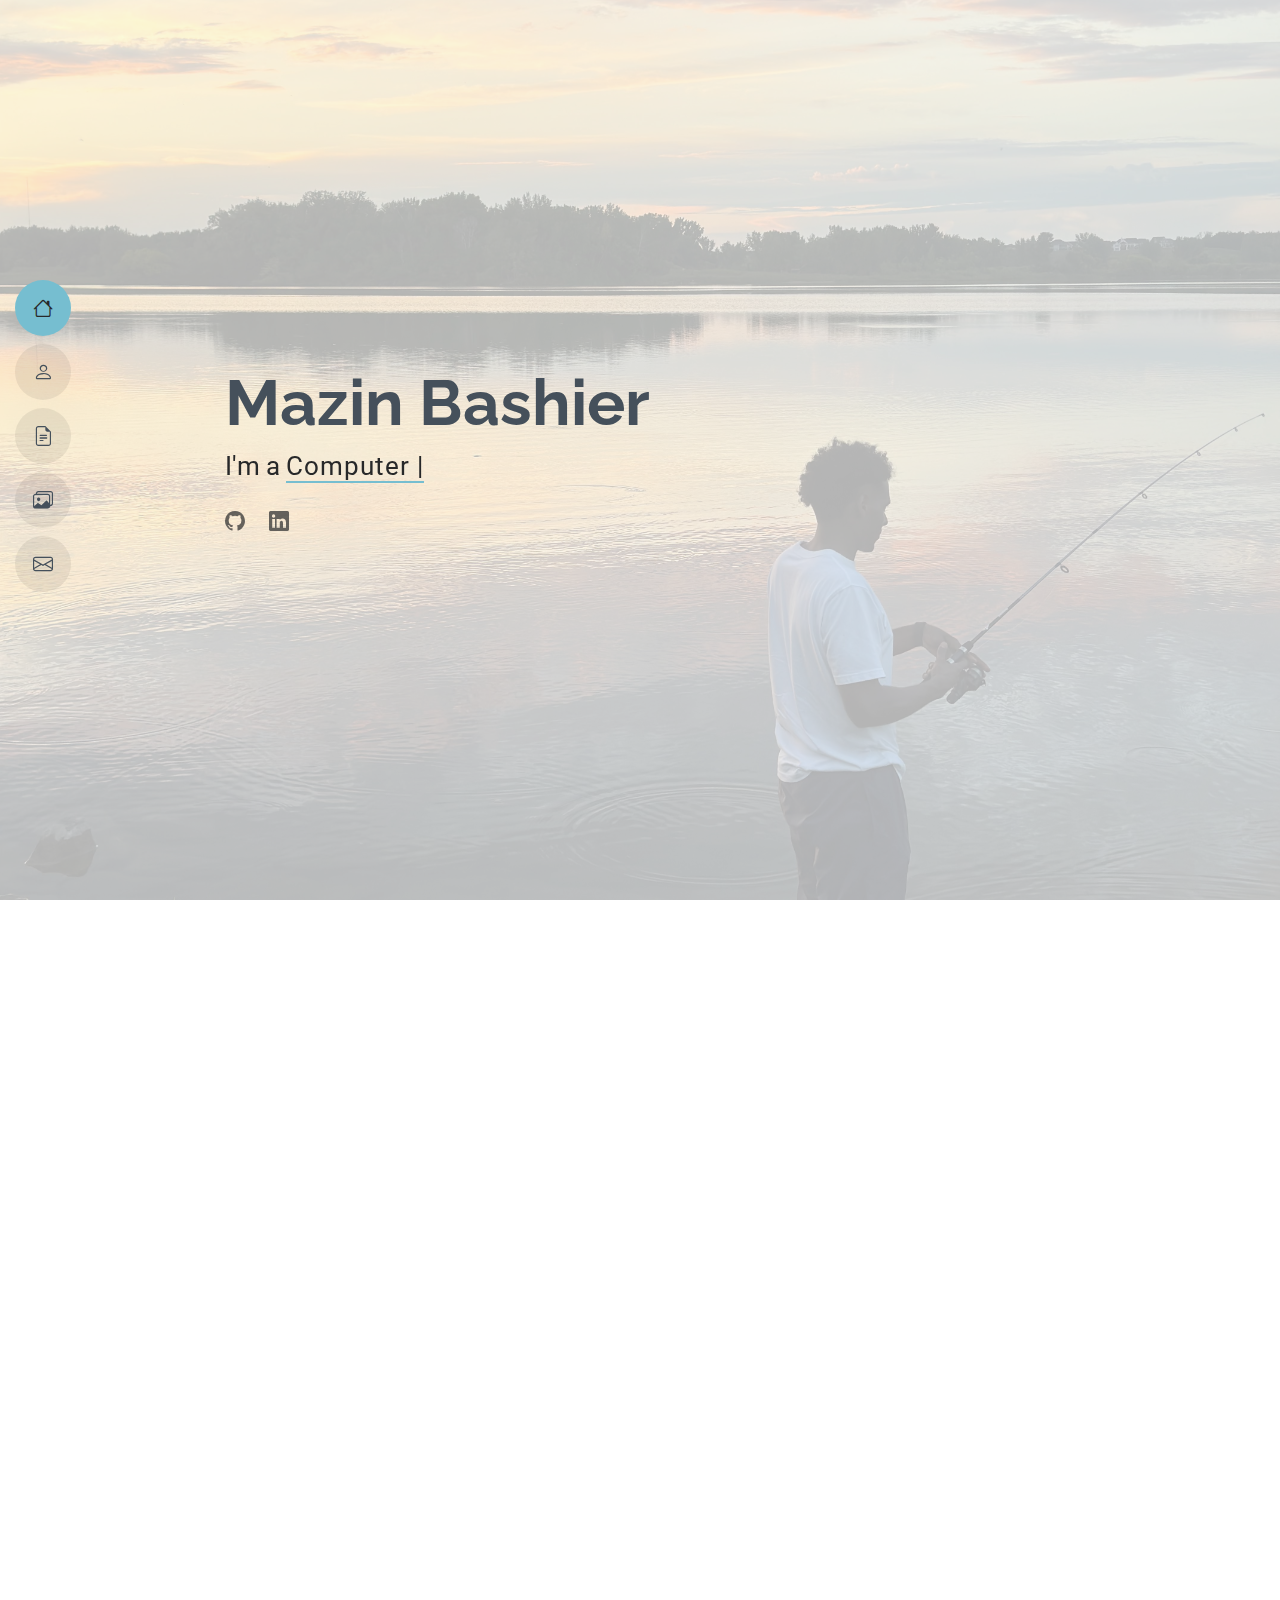
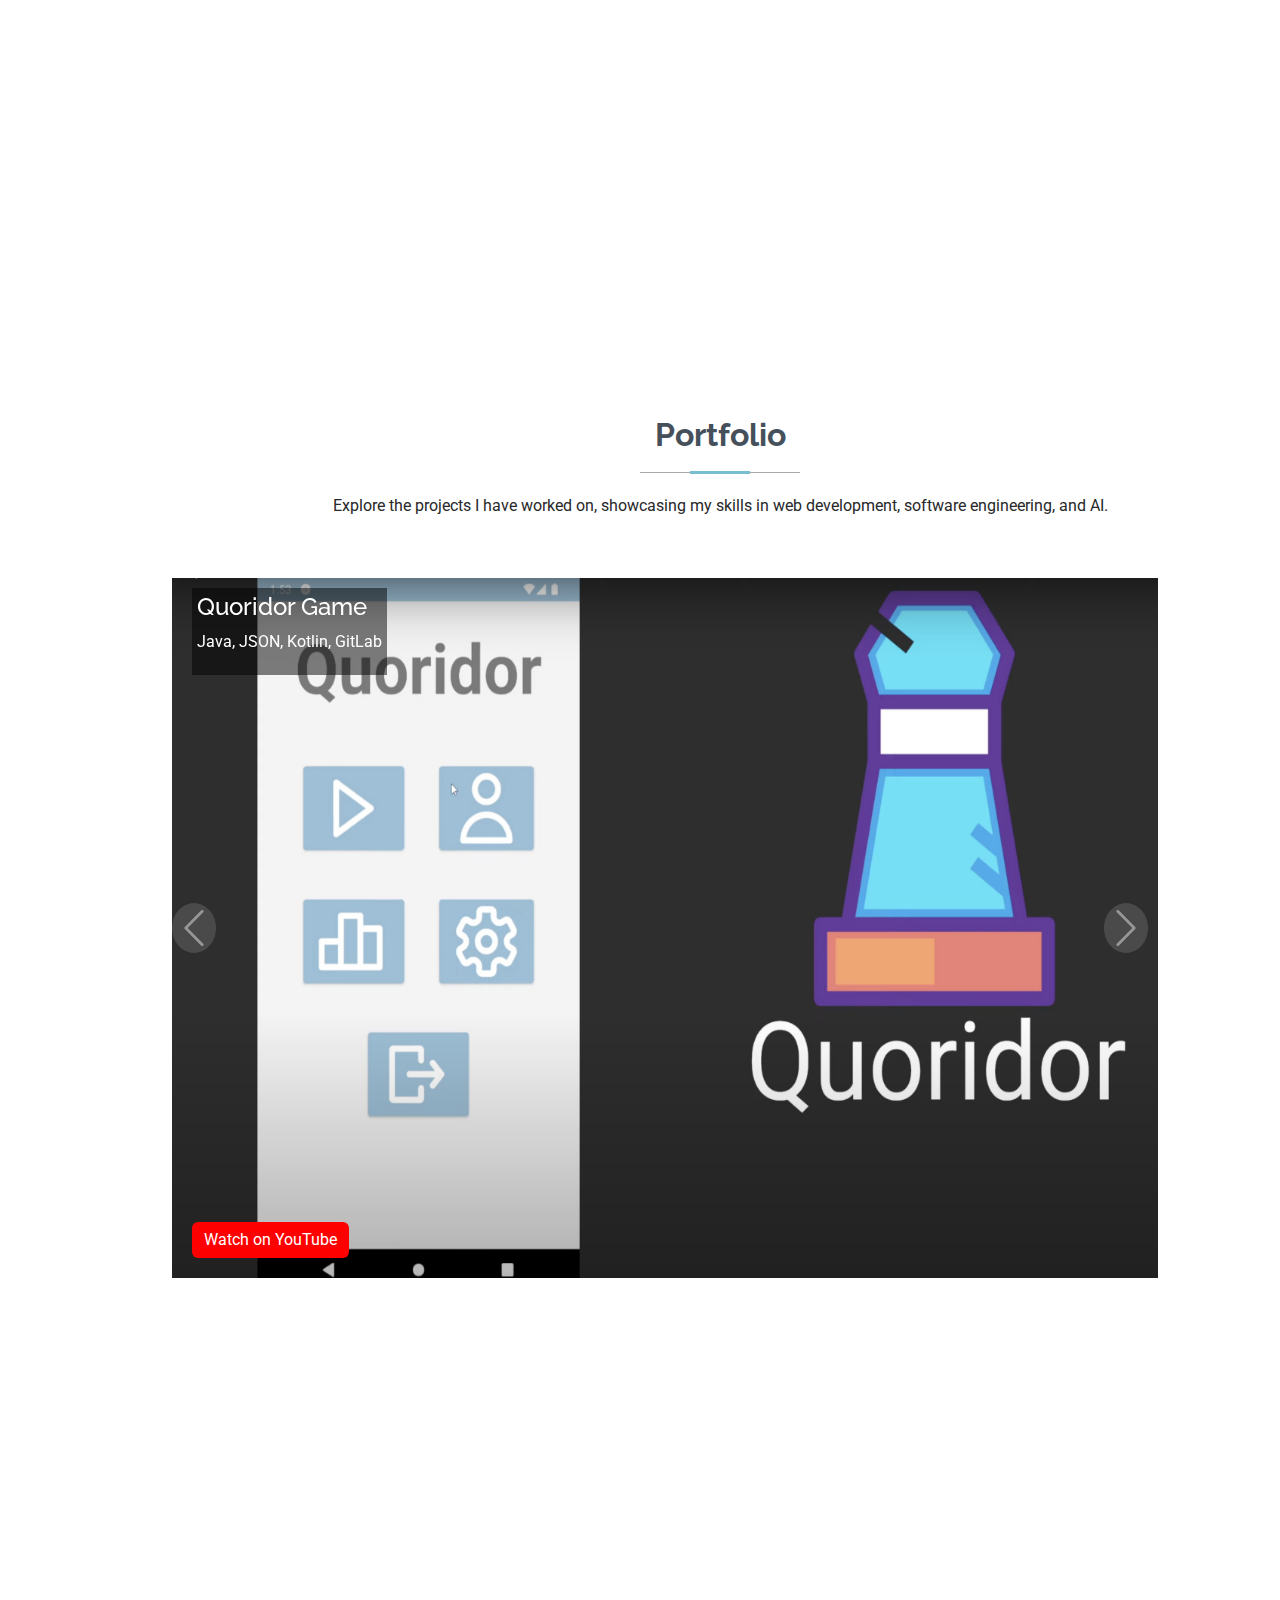
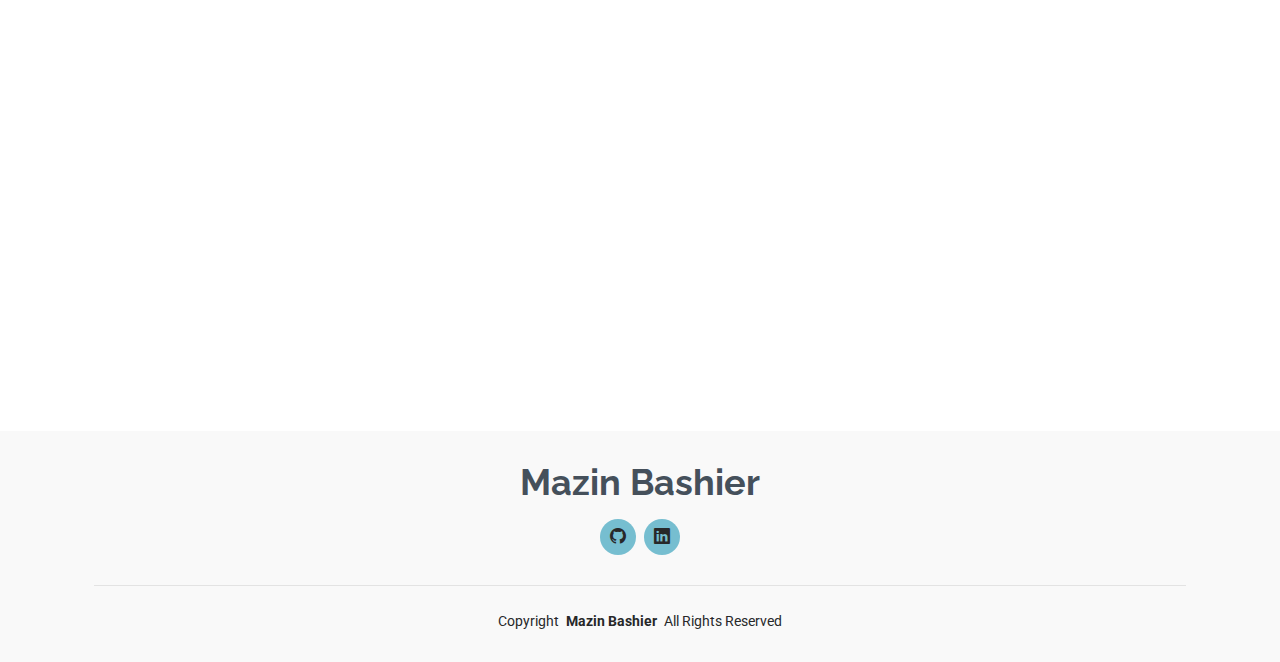
==== commit 54175b19: "fixed temp" ====
--- a/index.html
+++ b/index.html
@@ -4,7 +4,7 @@
 <head>
   <meta charset="utf-8">
   <meta content="width=device-width, initial-scale=1.0" name="viewport">
-  <title>Index - MyResume</title>
+  <title>Mazin Portfolio</title>
   <meta content="" name="description">
   <meta content="" name="keywords">
 
